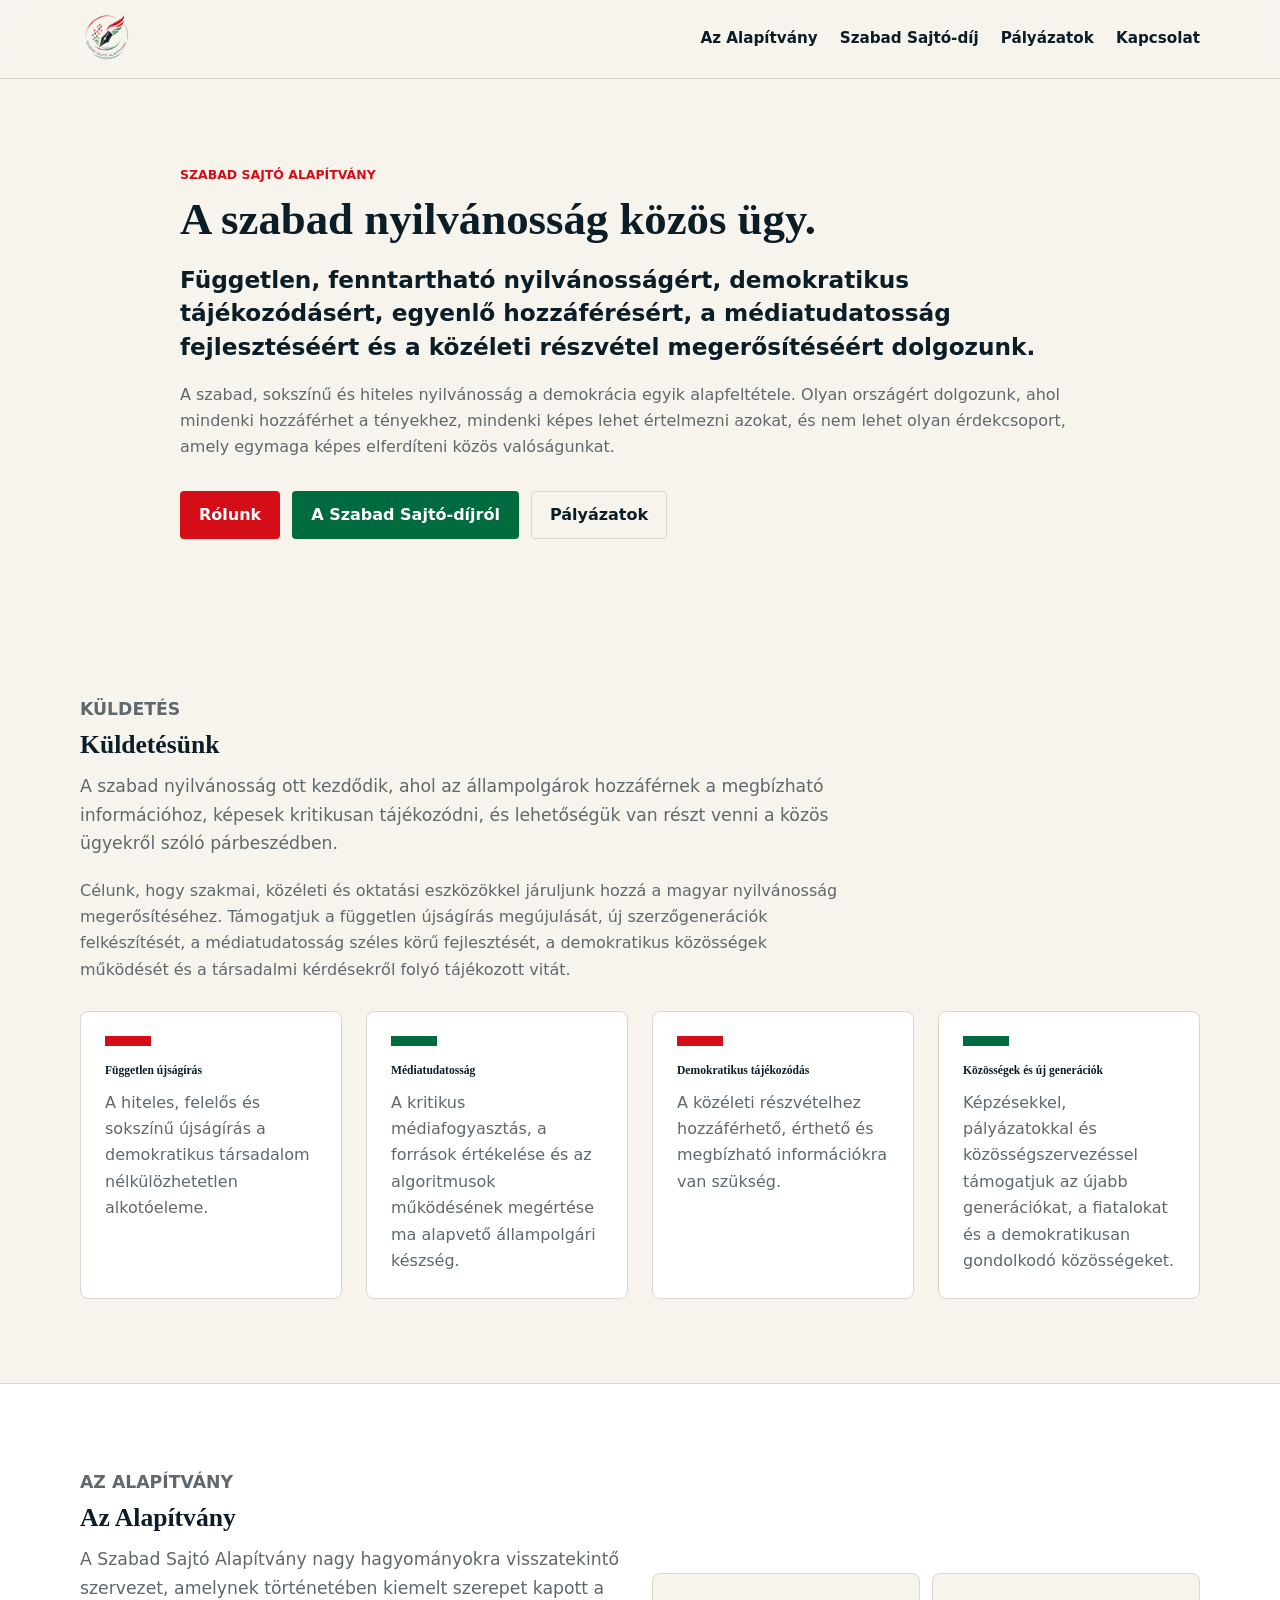
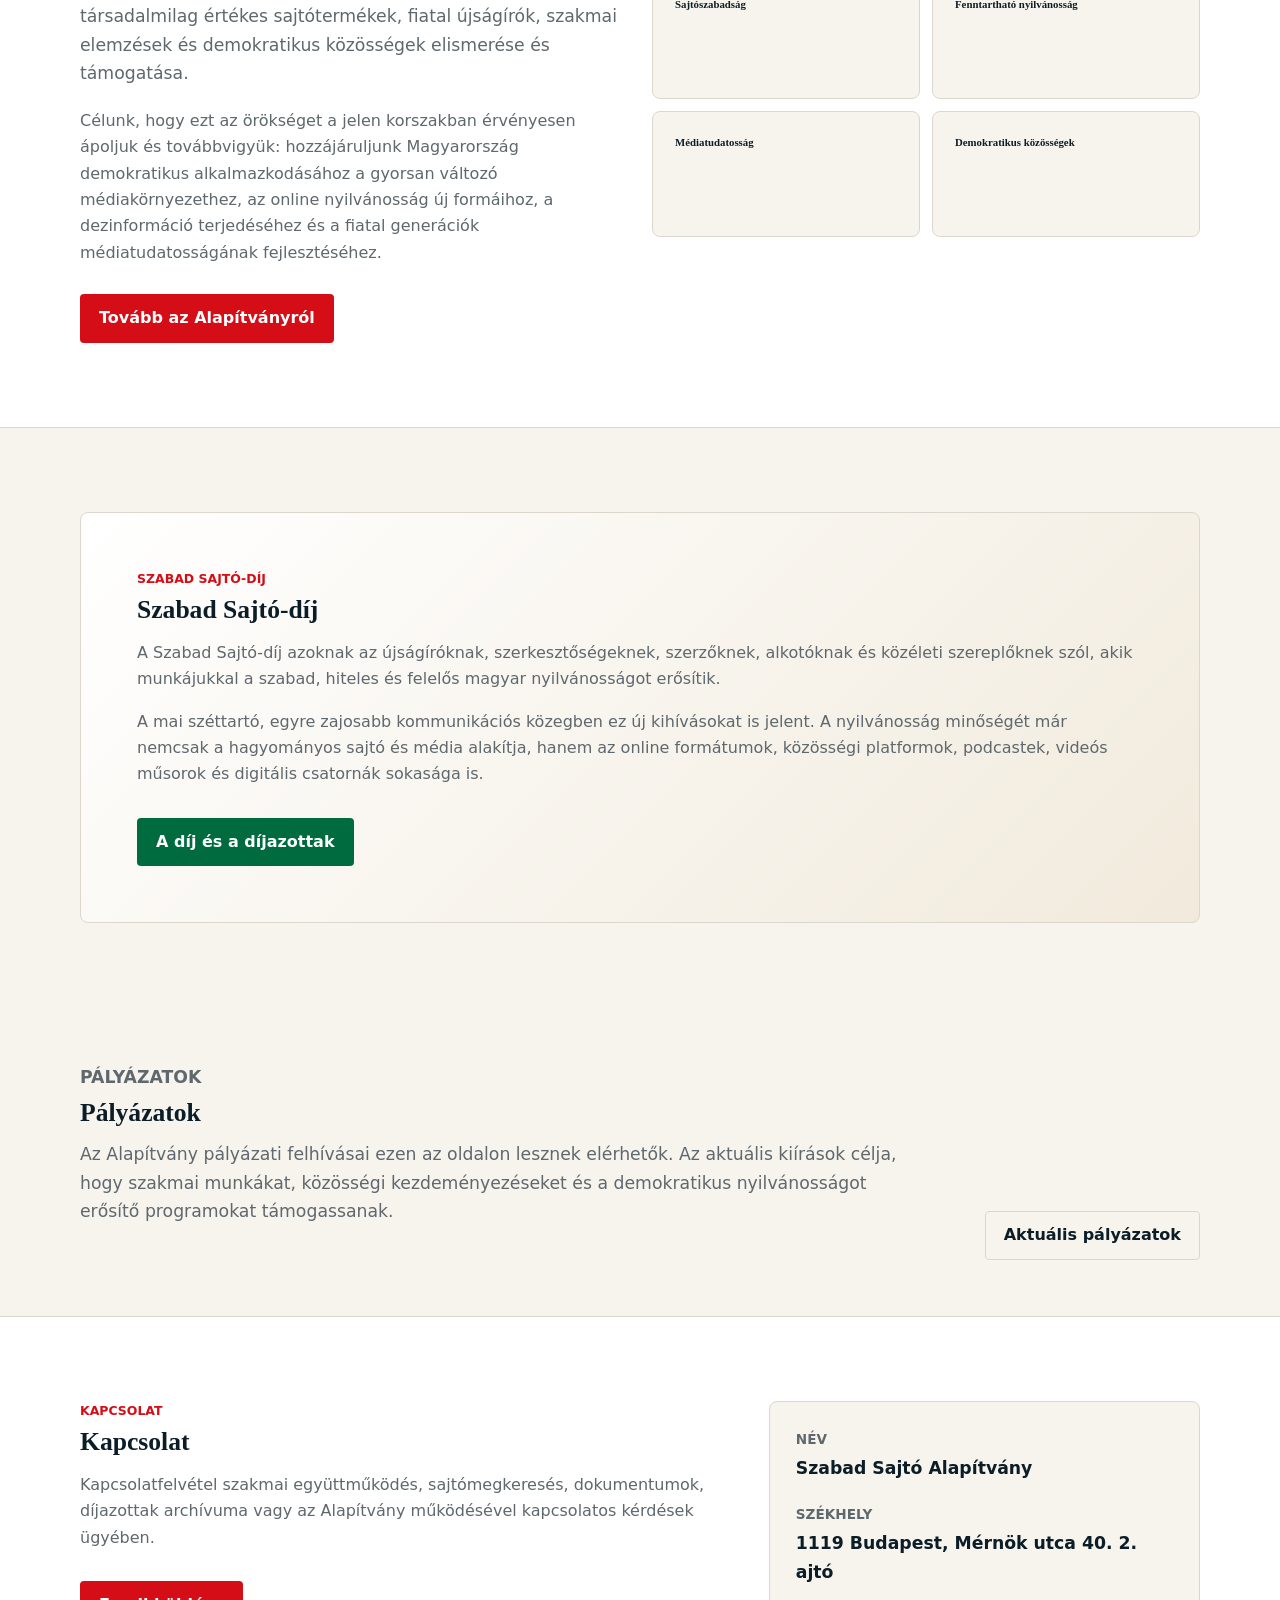
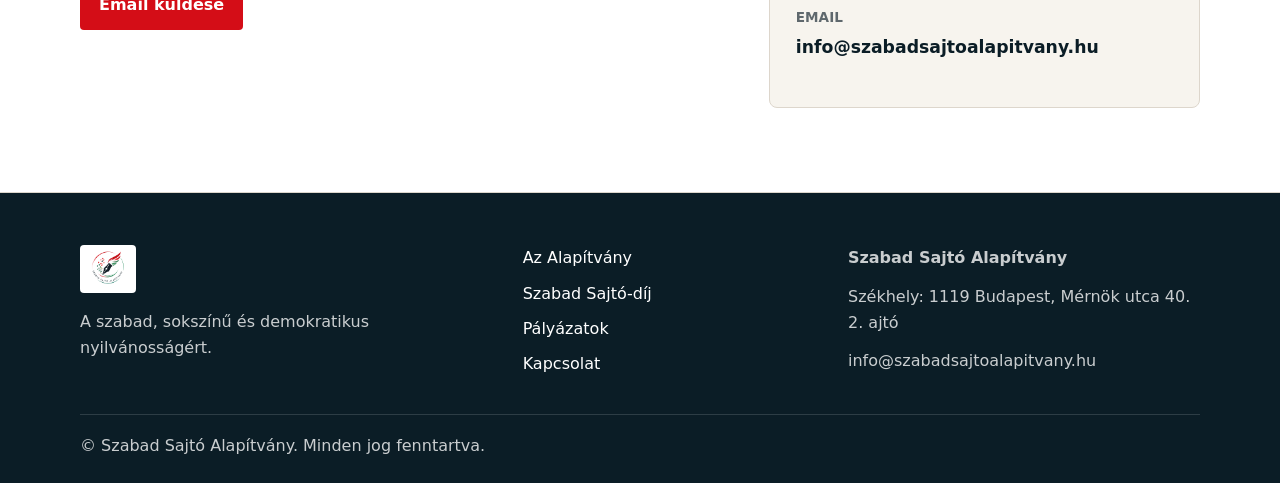
==== index.html @ 3560dcb8 "alap website verzio, 0710 reggel" ====
<!doctype html>
<html lang="hu">
  <head>
    <meta charset="UTF-8" />
    <meta name="viewport" content="width=device-width, initial-scale=1.0" />
    <title>Szabad Sajtó Alapítvány</title>
    <meta name="description" content="A Szabad Sajtó Alapítvány a független, fenntartható és demokratikus nyilvánosságért, a médiatudatosság fejlesztéséért és a közéleti részvétel megerősítéséért dolgozik." />
    <meta property="og:title" content="Szabad Sajtó Alapítvány" />
    <meta property="og:description" content="A Szabad Sajtó Alapítvány a független, fenntartható és demokratikus nyilvánosságért dolgozik." />
    <meta property="og:image" content="assets/images/szasalogo.png" />
    <link rel="stylesheet" href="assets/css/style.css" />
  </head>
  <body>
    <header class="site-header">
      <a class="brand" href="index.html" aria-label="Szabad Sajtó Alapítvány főoldal">
        <img src="assets/images/szasalogo.png" alt="Szabad Sajtó Alapítvány logó" />
      </a>
      <button class="nav-toggle" type="button" aria-expanded="false" aria-controls="site-nav">
        <span></span><span></span><span></span><span class="sr-only">Menü</span>
      </button>
      <nav id="site-nav" class="site-nav" aria-label="Fő navigáció">
        <a href="alapitvany.html">Az Alapítvány</a>
        <a href="szabad-sajto-dij.html">Szabad Sajtó-díj</a>
        <a href="palyazatok.html">Pályázatok</a>
        <a href="#kapcsolat">Kapcsolat</a>
      </nav>
    </header>

    <main>
      <section class="hero">
        <div class="container hero-grid">
          <div>
            <p class="eyebrow">Szabad Sajtó Alapítvány</p>
            <h1>A szabad nyilvánosság közös ügy.</h1>
            <p class="lead">Független, fenntartható nyilvánosságért, demokratikus tájékozódásért, egyenlő hozzáférésért, a médiatudatosság fejlesztéséért és a közéleti részvétel megerősítéséért dolgozunk.</p>
            <p class="muted">A szabad, sokszínű és hiteles nyilvánosság a demokrácia egyik alapfeltétele. Olyan országért dolgozunk, ahol mindenki hozzáférhet a tényekhez, mindenki képes lehet értelmezni azokat, és nem lehet olyan érdekcsoport, amely egymaga képes elferdíteni közös valóságunkat.</p>
            <div class="hero-actions">
              <a class="button button-primary" href="alapitvany.html">Rólunk</a>
              <a class="button button-secondary" href="szabad-sajto-dij.html">A Szabad Sajtó-díjról</a>
              <a class="button button-ghost" href="palyazatok.html">Pályázatok</a>
            </div>
          </div>
        </div>
      </section>

      <section class="page-section">
        <div class="container">
          <header class="section-header">
            <p class="eyebrow">Küldetés</p>
            <h2>Küldetésünk</h2>
            <p>A szabad nyilvánosság ott kezdődik, ahol az állampolgárok hozzáférnek a megbízható információhoz, képesek kritikusan tájékozódni, és lehetőségük van részt venni a közös ügyekről szóló párbeszédben.</p>
          </header>
          <p class="section-copy">Célunk, hogy szakmai, közéleti és oktatási eszközökkel járuljunk hozzá a magyar nyilvánosság megerősítéséhez. Támogatjuk a független újságírás megújulását, új szerzőgenerációk felkészítését, a médiatudatosság széles körű fejlesztését, a demokratikus közösségek működését és a társadalmi kérdésekről folyó tájékozott vitát.</p>
          <div class="grid four">
            <article class="card"><span class="mark mark-red"></span><h3>Független újságírás</h3><p>A hiteles, felelős és sokszínű újságírás a demokratikus társadalom nélkülözhetetlen alkotóeleme.</p></article>
            <article class="card"><span class="mark mark-green"></span><h3>Médiatudatosság</h3><p>A kritikus médiafogyasztás, a források értékelése és az algoritmusok működésének megértése ma alapvető állampolgári készség.</p></article>
            <article class="card"><span class="mark mark-red"></span><h3>Demokratikus tájékozódás</h3><p>A közéleti részvételhez hozzáférhető, érthető és megbízható információkra van szükség.</p></article>
            <article class="card"><span class="mark mark-green"></span><h3>Közösségek és új generációk</h3><p>Képzésekkel, pályázatokkal és közösségszervezéssel támogatjuk az újabb generációkat, a fiatalokat és a demokratikusan gondolkodó közösségeket.</p></article>
          </div>
        </div>
      </section>

      <section class="page-section band">
        <div class="container grid two">
          <div>
            <header class="section-header">
              <p class="eyebrow">Az Alapítvány</p>
              <h2>Az Alapítvány</h2>
              <p>A Szabad Sajtó Alapítvány nagy hagyományokra visszatekintő szervezet, amelynek történetében kiemelt szerepet kapott a társadalmilag értékes sajtótermékek, fiatal újságírók, szakmai elemzések és demokratikus közösségek elismerése és támogatása.</p>
            </header>
            <p class="section-copy">Célunk, hogy ezt az örökséget a jelen korszakban érvényesen ápoljuk és továbbvigyük: hozzájáruljunk Magyarország demokratikus alkalmazkodásához a gyorsan változó médiakörnyezethez, az online nyilvánosság új formáihoz, a dezinformáció terjedéséhez és a fiatal generációk médiatudatosságának fejlesztéséhez.</p>
            <a class="button button-primary" href="alapitvany.html">Tovább az Alapítványról</a>
          </div>
          <div class="value-grid">
            <div>Sajtószabadság</div>
            <div>Fenntartható nyilvánosság</div>
            <div>Médiatudatosság</div>
            <div>Demokratikus közösségek</div>
          </div>
        </div>
      </section>

      <section class="page-section">
        <div class="container award-box">
          <div>
            <p class="eyebrow">Szabad Sajtó-díj</p>
            <h2>Szabad Sajtó-díj</h2>
            <p class="muted">A Szabad Sajtó-díj azoknak az újságíróknak, szerkesztőségeknek, szerzőknek, alkotóknak és közéleti szereplőknek szól, akik munkájukkal a szabad, hiteles és felelős magyar nyilvánosságot erősítik.</p>
            <p class="muted">A mai széttartó, egyre zajosabb kommunikációs közegben ez új kihívásokat is jelent. A nyilvánosság minőségét már nemcsak a hagyományos sajtó és média alakítja, hanem az online formátumok, közösségi platformok, podcastek, videós műsorok és digitális csatornák sokasága is.</p>
            <div class="button-row"><a class="button button-secondary" href="szabad-sajto-dij.html">A díj és a díjazottak</a></div>
          </div>
        </div>
      </section>

      <section class="page-section tight">
        <div class="container grants-row">
          <header class="section-header">
            <p class="eyebrow">Pályázatok</p>
            <h2>Pályázatok</h2>
            <p>Az Alapítvány pályázati felhívásai ezen az oldalon lesznek elérhetők. Az aktuális kiírások célja, hogy szakmai munkákat, közösségi kezdeményezéseket és a demokratikus nyilvánosságot erősítő programokat támogassanak.</p>
          </header>
          <a class="button button-ghost" href="palyazatok.html">Aktuális pályázatok</a>
        </div>
      </section>

      <section id="kapcsolat" class="page-section contact">
        <div class="container contact-grid">
          <div>
            <p class="eyebrow">Kapcsolat</p>
            <h2>Kapcsolat</h2>
            <p class="muted">Kapcsolatfelvétel szakmai együttműködés, sajtómegkeresés, dokumentumok, díjazottak archívuma vagy az Alapítvány működésével kapcsolatos kérdések ügyében.</p>
            <div class="button-row"><a class="button button-primary" href="mailto:info@szabadsajtoalapitvany.hu">Email küldése</a></div>
          </div>
          <dl>
            <dt>Név</dt>
            <dd>Szabad Sajtó Alapítvány</dd>
            <dt>Székhely</dt>
            <dd>1119 Budapest, Mérnök utca 40. 2. ajtó</dd>
            <dt>Email</dt>
            <dd><a href="mailto:info@szabadsajtoalapitvany.hu">info@szabadsajtoalapitvany.hu</a></dd>
          </dl>
        </div>
      </section>
    </main>

    <footer class="site-footer">
      <div class="footer-inner">
        <div><img src="assets/images/szasalogo.png" alt="Szabad Sajtó Alapítvány logó" /><p>A szabad, sokszínű és demokratikus nyilvánosságért.</p></div>
        <nav aria-label="Lábléc navigáció"><a href="alapitvany.html">Az Alapítvány</a><a href="szabad-sajto-dij.html">Szabad Sajtó-díj</a><a href="palyazatok.html">Pályázatok</a><a href="#kapcsolat">Kapcsolat</a></nav>
        <address><strong>Szabad Sajtó Alapítvány</strong><span>Székhely: 1119 Budapest, Mérnök utca 40. 2. ajtó</span><a href="mailto:info@szabadsajtoalapitvany.hu">info@szabadsajtoalapitvany.hu</a></address>
      </div>
      <div class="copyright">© Szabad Sajtó Alapítvány. Minden jog fenntartva.</div>
    </footer>

    <script src="assets/js/main.js"></script>
  </body>
</html>
---- assets/css/style.css ----
:root {
  --color-paper: #f7f4ee;
  --color-white: #ffffff;
  --color-ink: #0b1d26;
  --color-muted: #5f686d;
  --color-line: #ddd6cc;
  --color-red: #d40d17;
  --color-red-dark: #a80812;
  --color-green: #006b3f;
  --color-green-dark: #004d31;
  --color-green-soft: #e4efe9;
  --color-gold-muted: #8c7a3f;
  --container: 1120px;
  --container-narrow: 760px;
  --shadow-soft: 0 18px 45px rgb(11 29 38 / 9%);
  --font-sans: system-ui, -apple-system, BlinkMacSystemFont, "Segoe UI", sans-serif;
  --font-serif: Georgia, "Times New Roman", serif;
}

* {
  box-sizing: border-box;
}

html {
  scroll-behavior: smooth;
}

body {
  margin: 0;
  background: var(--color-paper);
  color: var(--color-ink);
  font-family: var(--font-sans);
  font-size: 16px;
  line-height: 1.65;
}

body.modal-open {
  overflow: hidden;
}

a {
  color: inherit;
  text-decoration: none;
}

img {
  display: block;
  max-width: 100%;
}

button,
input,
select {
  font: inherit;
}

:focus-visible {
  outline: 3px solid rgb(212 13 23 / 45%);
  outline-offset: 3px;
}

.container {
  width: min(100% - 32px, var(--container));
  margin-inline: auto;
}

.container-narrow {
  width: min(100% - 32px, var(--container-narrow));
  margin-inline: auto;
}

.site-header {
  align-items: center;
  background: rgb(247 244 238 / 92%);
  border-bottom: 1px solid var(--color-line);
  display: flex;
  gap: 24px;
  justify-content: space-between;
  min-height: 76px;
  padding: 12px max(16px, calc((100vw - var(--container)) / 2));
  position: sticky;
  top: 0;
  z-index: 20;
  backdrop-filter: blur(12px);
}

.brand img {
  height: 54px;
  width: auto;
}

.site-nav {
  align-items: center;
  display: flex;
  gap: 22px;
}

.site-nav a {
  color: var(--color-ink);
  font-size: 0.95rem;
  font-weight: 800;
}

.site-nav a:hover {
  color: var(--color-red);
}

.nav-toggle {
  align-items: center;
  background: var(--color-white);
  border: 1px solid var(--color-line);
  border-radius: 4px;
  display: none;
  height: 42px;
  justify-content: center;
  padding: 0;
  position: relative;
  width: 44px;
}

.nav-toggle span:not(.sr-only) {
  background: var(--color-ink);
  display: block;
  height: 2px;
  position: absolute;
  width: 20px;
}

.nav-toggle span:nth-child(1) {
  transform: translateY(-7px);
}

.nav-toggle span:nth-child(3) {
  transform: translateY(7px);
}

.sr-only {
  height: 1px;
  overflow: hidden;
  position: absolute;
  width: 1px;
}

.hero {
  overflow: hidden;
  padding: 86px 0 72px;
}

.hero-grid {
  max-width: 920px;
}

.eyebrow {
  color: var(--color-red);
  font-size: 0.78rem;
  font-weight: 800;
  letter-spacing: 0;
  margin: 0;
  text-transform: uppercase;
}

h1,
h2,
h3 {
  font-family: var(--font-serif);
}

h2 {
  font-size: 1rem;
  line-height: 1.12;
}

h3 {
  font-size: 0.9rem;
  line-height: 1.2;
}

h1 {
  font-size: clamp(1.5rem, 3.5vw, 3.35rem);
  line-height: 0.96;
  margin: 12px 0 22px;
}

.subhero {
  border-bottom: 1px solid var(--color-line);
  padding: 82px 0 64px;
}

.subhero h1 {
  font-size: clamp(1.5rem, 3.5vw, 3rem);
  line-height: 0.98;
  margin: 8px 0 18px;
}

.subhero p:not(.eyebrow) {
  color: var(--color-muted);
  font-size: 1.18rem;
  margin: 0;
}

.lead {
  color: var(--color-ink);
  font-size: clamp(1.15rem, 2vw, 1.45rem);
  font-weight: 700;
  line-height: 1.45;
  margin: 0 0 18px;
}

.muted {
  color: var(--color-muted);
}

.hero-actions,
.button-row {
  display: flex;
  flex-wrap: wrap;
  gap: 12px;
  margin-top: 30px;
}

.button {
  align-items: center;
  border: 1px solid transparent;
  border-radius: 4px;
  display: inline-flex;
  font-weight: 800;
  justify-content: center;
  min-height: 44px;
  padding: 10px 18px;
  transition:
    background 180ms ease,
    border-color 180ms ease,
    color 180ms ease,
    transform 180ms ease;
}

.button:hover {
  transform: translateY(-1px);
}

.button-primary {
  background: var(--color-red);
  color: var(--color-white);
}

.button-primary:hover {
  background: var(--color-red-dark);
}

.button-secondary {
  background: var(--color-green);
  color: var(--color-white);
}

.button-secondary:hover {
  background: var(--color-green-dark);
}

.button-ghost {
  border-color: var(--color-line);
  color: var(--color-ink);
}

.button-ghost:hover {
  border-color: var(--color-green);
  color: var(--color-green-dark);
}

.page-section {
  padding: 84px 0;
}

.page-section.tight {
  padding: 56px 0;
}

.section-header {
  max-width: 820px;
  margin-bottom: 34px;
}

.section-header h2,
.contact h2,
.grants-placeholder h2 {
  font-size: clamp(1rem, 2vw, 1.8rem);
  line-height: 1.04;
  margin: 8px 0 14px;
}

.section-header p {
  color: var(--color-muted);
  font-size: 1.08rem;
  margin: 0;
}

.section-copy {
  color: var(--color-muted);
  max-width: var(--container-narrow);
  margin: -14px 0 28px;
}

.grid {
  display: grid;
  gap: 24px;
}

.grid.two {
  grid-template-columns: repeat(2, minmax(0, 1fr));
}

.grid.three {
  grid-template-columns: repeat(3, minmax(0, 1fr));
}

.grid.four {
  grid-template-columns: repeat(4, minmax(0, 1fr));
}

.card {
  background: var(--color-white);
  border: 1px solid var(--color-line);
  border-radius: 8px;
  padding: 24px;
  transition:
    border-color 180ms ease,
    box-shadow 180ms ease,
    transform 180ms ease;
}

.card:hover {
  border-color: rgb(0 107 63 / 35%);
  box-shadow: var(--shadow-soft);
  transform: translateY(-2px);
}

.card h3 {
  font-size: 0.725rem;
  line-height: 1.15;
  margin: 0 0 12px;
}

.card p {
  color: var(--color-muted);
  margin: 0;
}

.mark {
  display: block;
  height: 10px;
  margin-bottom: 18px;
  width: 46px;
}

.mark-red {
  background: var(--color-red);
}

.mark-green {
  background: var(--color-green);
}

.band,
.contact,
.documents,
.laureates,
.award-history,
.goals {
  background: var(--color-white);
  border-block: 1px solid var(--color-line);
}

.value-grid {
  align-self: center;
  display: grid;
  gap: 12px;
  grid-template-columns: repeat(2, minmax(0, 1fr));
}

.value-grid div {
  background: var(--color-paper);
  border: 1px solid var(--color-line);
  border-radius: 8px;
  font-family: var(--font-serif);
  font-size: 0.675rem;
  font-weight: 700;
  min-height: 126px;
  padding: 22px;
}

.award-box {
  align-items: center;
  background: linear-gradient(135deg, #fff 0%, #f1eadc 100%);
  border: 1px solid var(--color-line);
  border-radius: 8px;
  display: grid;
  gap: 28px;
  grid-template-columns: 1fr;
  padding: clamp(28px, 5vw, 56px);
}

.award-box h2 {
  font-size: clamp(1rem, 2vw, 2rem);
  line-height: 1.04;
  margin: 8px 0 16px;
}

.award-note {
  border: 1px solid rgb(140 122 63 / 35%);
  border-radius: 8px;
  color: var(--color-gold-muted);
  display: grid;
  font-family: var(--font-serif);
  font-size: clamp(1rem, 2vw, 2.25rem);
  font-weight: 800;
  line-height: 1;
  min-height: 210px;
  place-items: center;
  text-align: center;
}

.grants-row,
.contact-grid {
  display: grid;
  gap: 42px;
  grid-template-columns: 1.2fr 0.8fr;
}

.grants-row {
  align-items: end;
  grid-template-columns: 1fr auto;
}

.contact dl {
  background: var(--color-paper);
  border: 1px solid var(--color-line);
  border-radius: 8px;
  margin: 0;
  padding: 26px;
}

.contact dt {
  color: var(--color-muted);
  font-size: 0.85rem;
  font-weight: 800;
  text-transform: uppercase;
}

.contact dd {
  font-size: 1.08rem;
  font-weight: 700;
  margin: 4px 0 20px;
}

.prose {
  max-width: var(--container-narrow);
}

.prose p {
  margin: 0 0 18px;
}

.goals .card + .card {
  margin-top: 12px;
}

.member-card {
  background: var(--color-white);
  border: 1px solid var(--color-line);
  border-radius: 8px;
  color: var(--color-ink);
  cursor: pointer;
  display: grid;
  min-height: 280px;
  padding: 24px;
  text-align: left;
  transition:
    border-color 180ms ease,
    box-shadow 180ms ease,
    transform 180ms ease;
  width: 100%;
}

.member-card:hover {
  border-color: rgb(212 13 23 / 35%);
  box-shadow: var(--shadow-soft);
  transform: translateY(-2px);
}

.avatar {
  align-items: center;
  align-self: start;
  background: var(--color-green-soft);
  border: 1px solid rgb(0 107 63 / 20%);
  border-radius: 50%;
  color: var(--color-green-dark);
  display: inline-flex;
  font-family: var(--font-serif);
  font-size: 1.7rem;
  font-weight: 800;
  height: 82px;
  justify-content: center;
  margin-bottom: 24px;
  width: 82px;
}

.member-name {
  font-family: var(--font-serif);
  font-size: 0.775rem;
  font-weight: 800;
  line-height: 1.15;
}

.member-role {
  color: var(--color-red);
  font-weight: 800;
  margin: 6px 0 14px;
}

.member-bio {
  color: var(--color-muted);
}

.modal[hidden] {
  display: none;
}

.modal {
  align-items: center;
  background: rgb(11 29 38 / 58%);
  display: flex;
  inset: 0;
  justify-content: center;
  padding: 20px;
  position: fixed;
  z-index: 50;
}

.modal-panel {
  background: var(--color-white);
  border-radius: 8px;
  box-shadow: 0 25px 90px rgb(0 0 0 / 24%);
  max-width: 620px;
  padding: clamp(26px, 5vw, 44px);
  position: relative;
  width: 100%;
}

.modal-panel h3 {
  font-size: clamp(1rem, 2vw, 1.5rem);
  line-height: 1.05;
  margin: 8px 0 16px;
}

.modal-close {
  align-items: center;
  background: var(--color-paper);
  border: 1px solid var(--color-line);
  border-radius: 50%;
  color: var(--color-ink);
  cursor: pointer;
  display: inline-flex;
  font-size: 1.7rem;
  height: 42px;
  justify-content: center;
  line-height: 1;
  position: absolute;
  right: 16px;
  top: 16px;
  width: 42px;
}

.history-grid {
  align-items: center;
  display: grid;
  gap: 26px;
  grid-template-columns: 0.8fr 1.2fr;
}

.history-years {
  color: var(--color-gold-muted);
  font-family: var(--font-serif);
  font-size: clamp(1.5rem, 4vw, 3.5rem);
  font-weight: 800;
  line-height: 0.95;
}

.history-grid p {
  font-size: clamp(0.625rem, 1vw, 0.85rem);
  font-weight: 700;
  line-height: 1.35;
  margin: 0;
}

.filters {
  display: grid;
  gap: 14px;
  grid-template-columns: minmax(220px, 1fr) minmax(150px, 220px);
  margin-bottom: 24px;
}

.filters label {
  color: var(--color-muted);
  display: grid;
  font-size: 0.9rem;
  font-weight: 800;
  gap: 7px;
}

.filters input,
.filters select {
  background: var(--color-paper);
  border: 1px solid var(--color-line);
  border-radius: 4px;
  color: var(--color-ink);
  min-height: 46px;
  padding: 10px 12px;
}

.year-grid {
  display: grid;
  gap: 18px;
  grid-template-columns: repeat(3, minmax(0, 1fr));
}

.year-card {
  background: var(--color-white);
  border: 1px solid var(--color-line);
  border-radius: 8px;
  padding: 22px;
}

.year-card h3 {
  color: var(--color-red);
  font-size: 1rem;
  margin: 0 0 14px;
}

.year-card ul {
  display: grid;
  gap: 10px;
  list-style: none;
  margin: 0;
  padding: 0;
}

.year-card li {
  border-top: 1px solid var(--color-line);
  display: grid;
  gap: 2px;
  padding-top: 10px;
}

.year-card small {
  color: var(--color-muted);
}

.empty {
  background: var(--color-paper);
  border: 1px solid var(--color-line);
  border-radius: 8px;
  padding: 18px;
}

.grants-placeholder {
  min-height: 56vh;
}

.grants-placeholder h1 {
  font-size: clamp(1.2rem, 2.5vw, 2.4rem);
  line-height: 1;
  margin: 8px 0 20px;
}

.site-footer {
  background: var(--color-ink);
  color: var(--color-white);
  padding: 52px max(16px, calc((100vw - var(--container)) / 2)) 24px;
}

.footer-inner {
  display: grid;
  gap: 32px;
  grid-template-columns: 1.4fr 1fr 1.2fr;
}

.site-footer img {
  background: var(--color-white);
  border-radius: 4px;
  height: 48px;
  margin-bottom: 16px;
  padding: 4px 8px;
  width: auto;
}

.site-footer p,
.site-footer address,
.copyright {
  color: rgb(255 255 255 / 78%);
}

.site-footer nav,
.site-footer address {
  display: grid;
  font-style: normal;
  gap: 9px;
}

.site-footer a:hover {
  color: var(--color-green-soft);
}

.copyright {
  border-top: 1px solid rgb(255 255 255 / 14%);
  margin-top: 36px;
  padding-top: 18px;
}

@media (max-width: 1024px) {
  .grid.four {
    grid-template-columns: repeat(2, minmax(0, 1fr));
  }
}

@media (max-width: 900px) {
  .page-section {
    padding: 64px 0;
  }

  .hero {
    padding-top: 58px;
  }

  .grid.two,
  .grid.three,
  .award-box,
  .history-grid,
  .contact-grid {
    grid-template-columns: 1fr;
  }

  .year-grid {
    grid-template-columns: repeat(2, minmax(0, 1fr));
  }
}

@media (max-width: 760px) {
  .site-header {
    min-height: 68px;
  }

  .brand img {
    height: 42px;
  }

  .nav-toggle {
    display: inline-flex;
  }

  .site-nav {
    background: var(--color-white);
    border-bottom: 1px solid var(--color-line);
    box-shadow: var(--shadow-soft);
    display: none;
    flex-direction: column;
    gap: 0;
    left: 0;
    padding: 10px 16px 18px;
    position: absolute;
    right: 0;
    top: 68px;
  }

  .site-nav.is-open {
    display: flex;
  }

  .site-nav a {
    border-bottom: 1px solid var(--color-line);
    padding: 14px 0;
    width: 100%;
  }

  .grants-row,
  .footer-inner {
    align-items: start;
    grid-template-columns: 1fr;
  }
}

@media (max-width: 640px) {
  body {
    font-size: 15px;
  }

  .page-section {
    padding: 48px 0;
  }

  .grid.four,
  .value-grid,
  .filters,
  .year-grid {
    grid-template-columns: 1fr;
  }
}
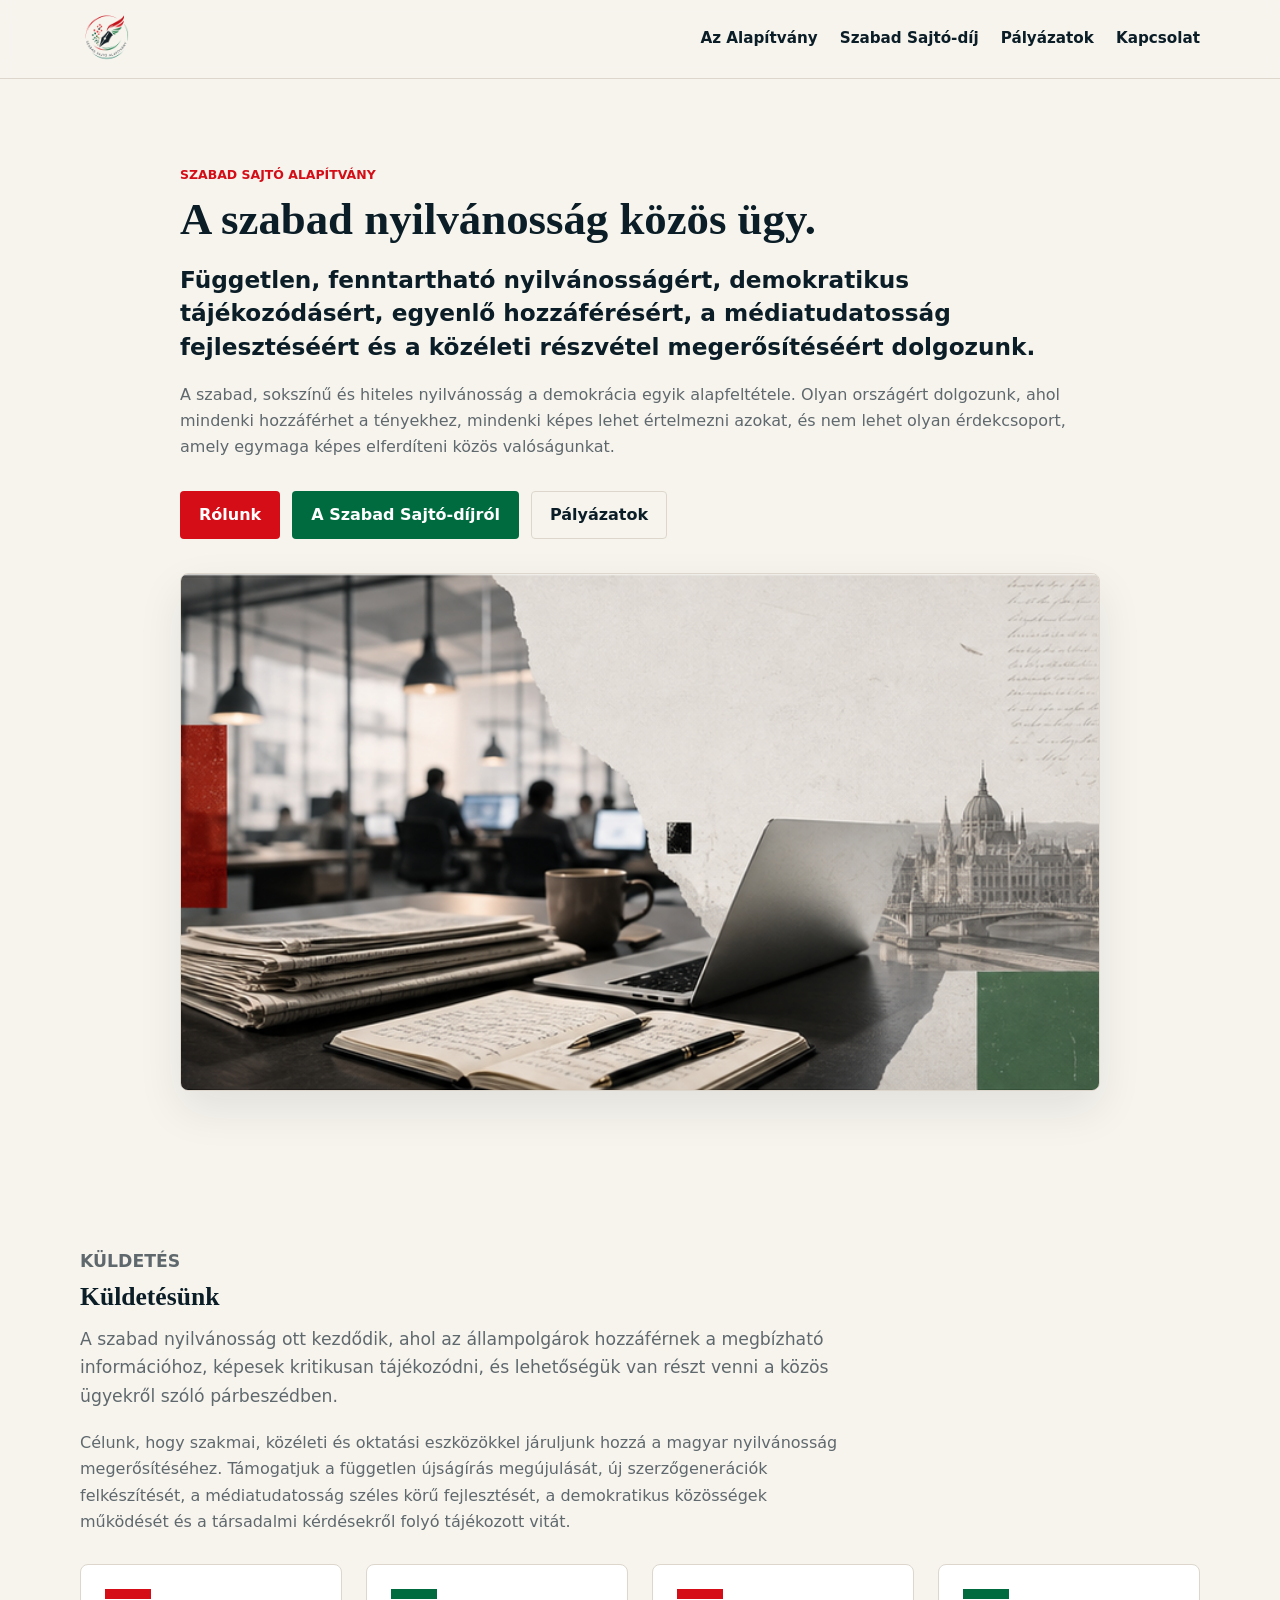
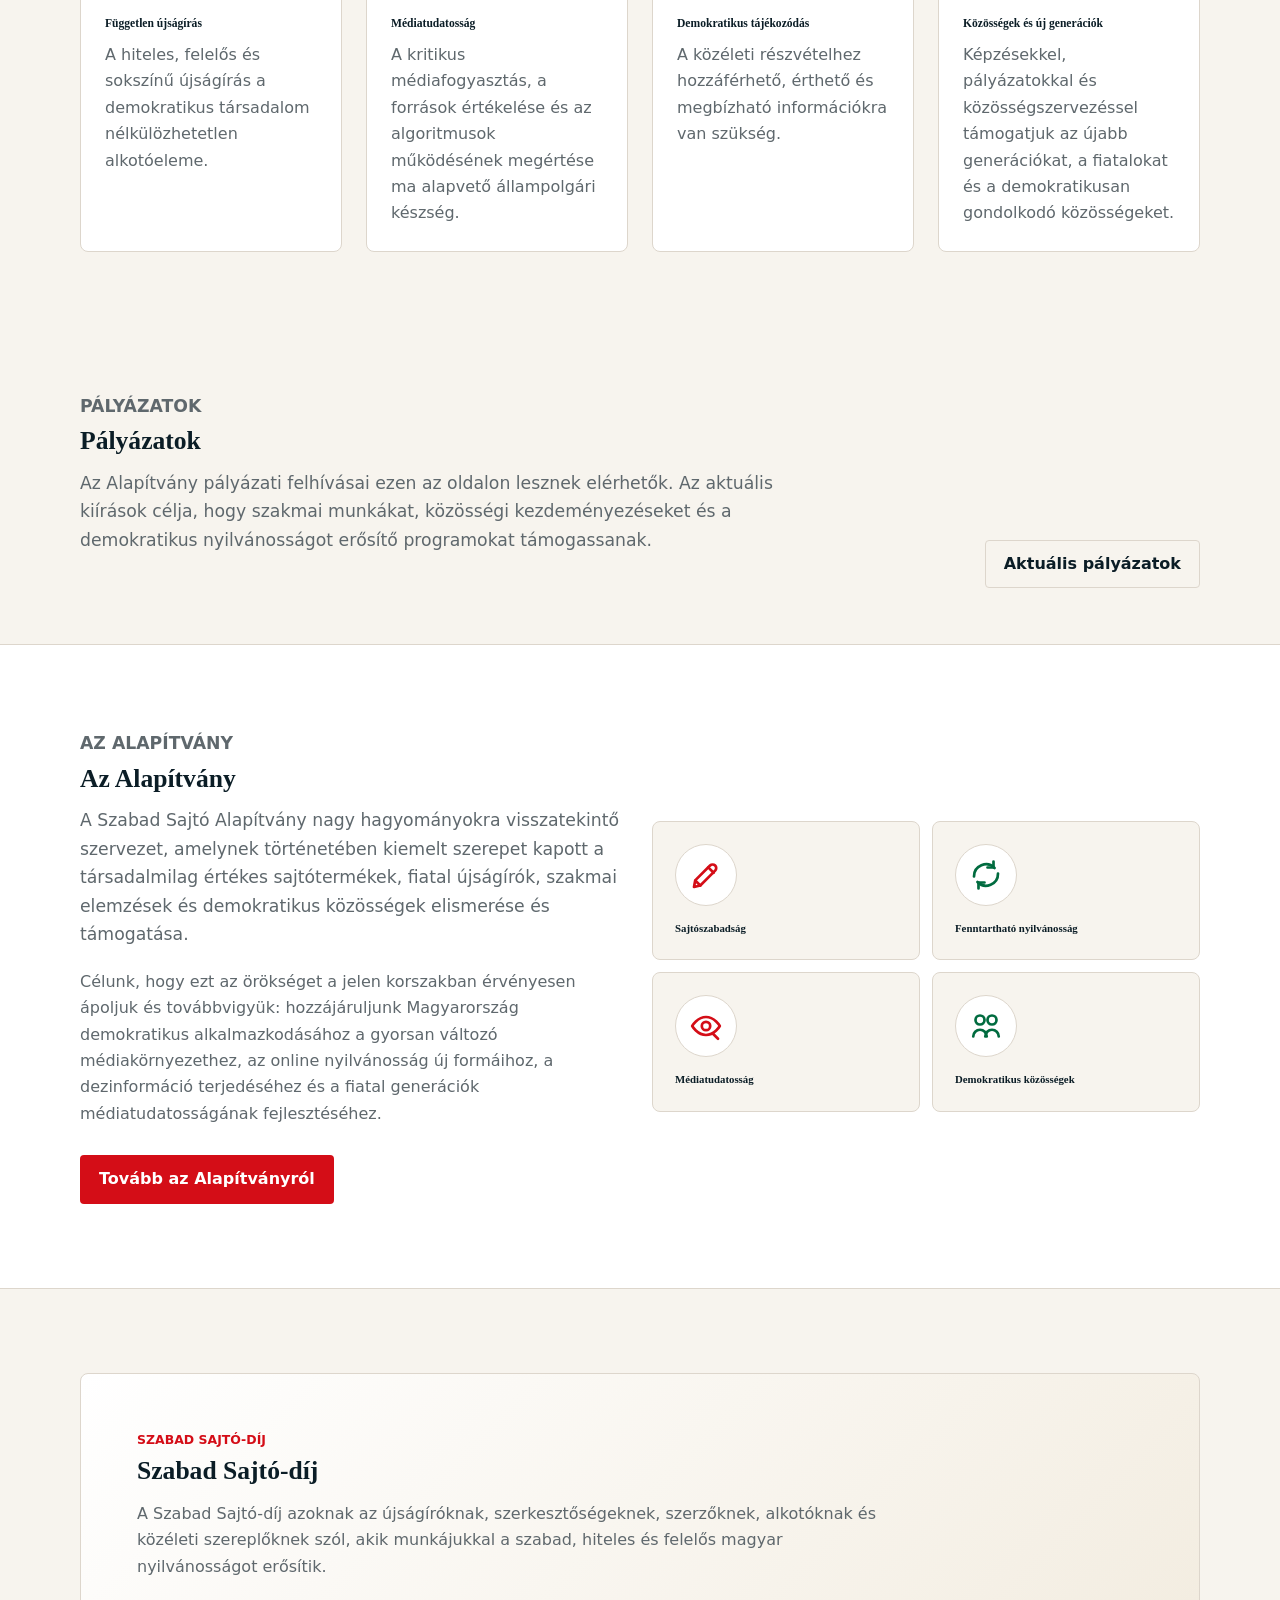
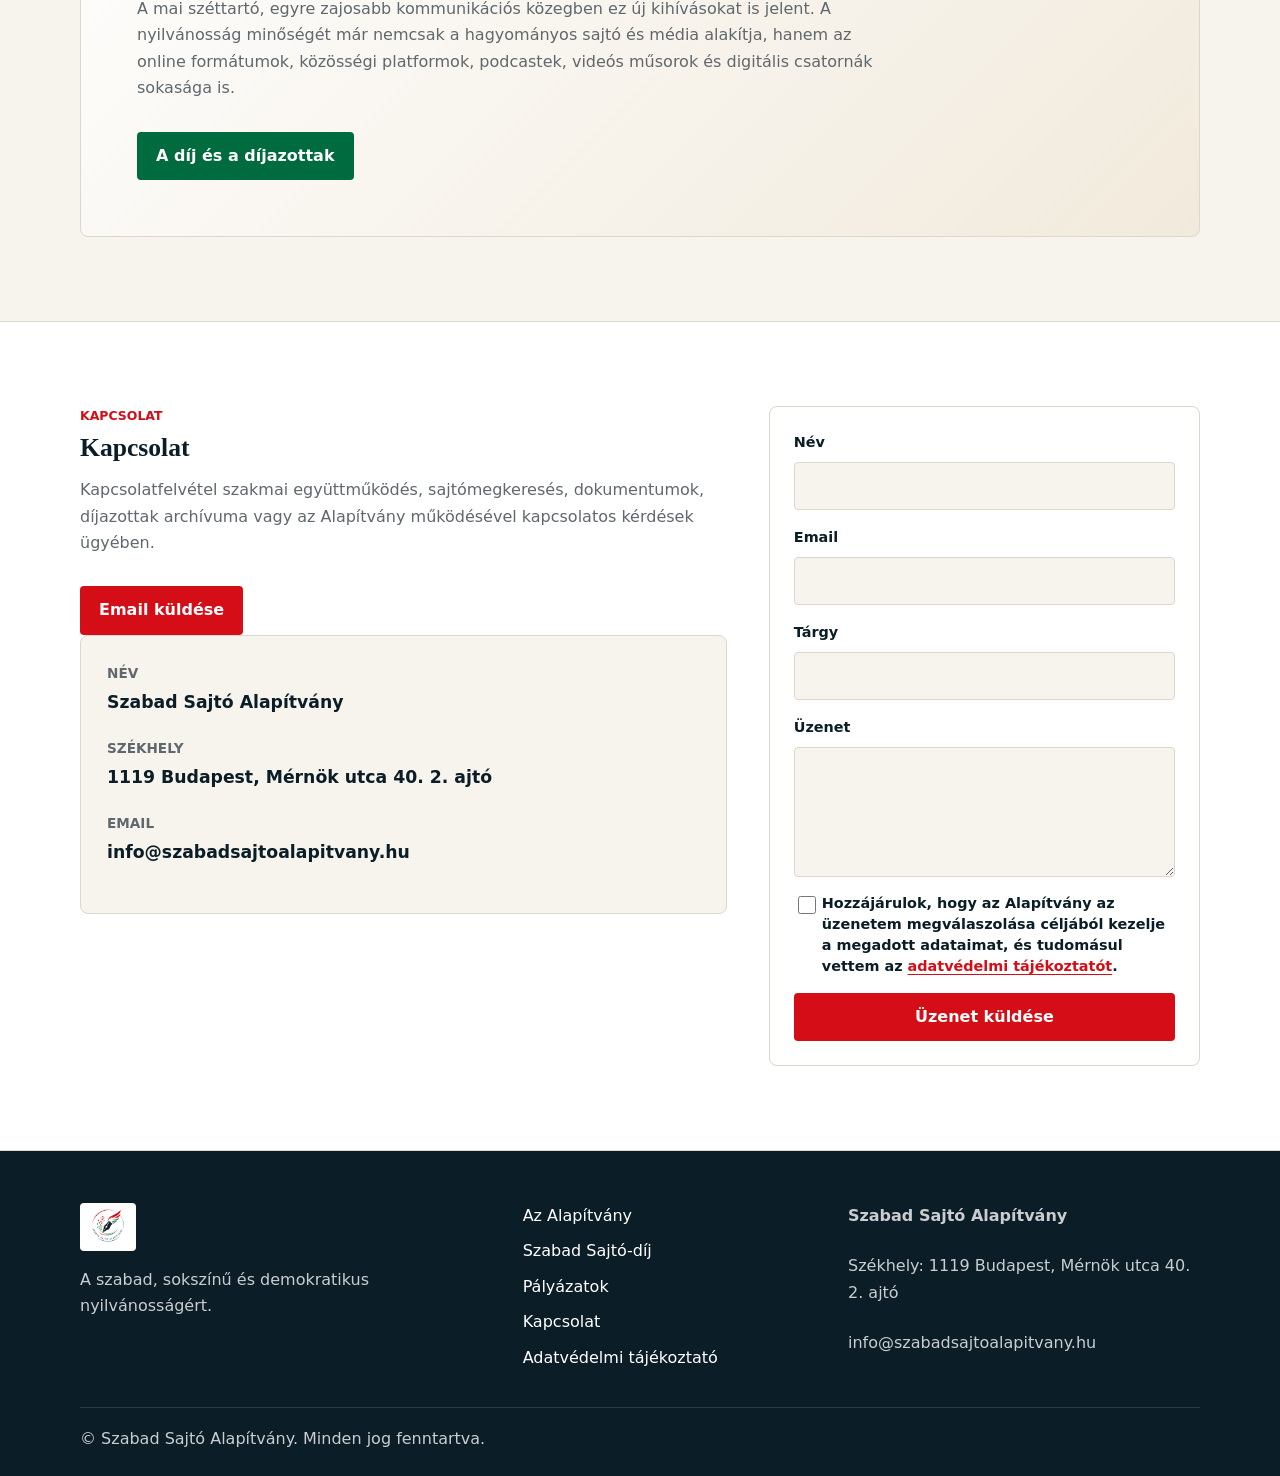
==== commit f7e64738: "Publish website version 1.1" ====
--- a/index.html
+++ b/index.html
@@ -7,7 +7,9 @@
     <meta name="description" content="A Szabad Sajtó Alapítvány a független, fenntartható és demokratikus nyilvánosságért, a médiatudatosság fejlesztéséért és a közéleti részvétel megerősítéséért dolgozik." />
     <meta property="og:title" content="Szabad Sajtó Alapítvány" />
     <meta property="og:description" content="A Szabad Sajtó Alapítvány a független, fenntartható és demokratikus nyilvánosságért dolgozik." />
-    <meta property="og:image" content="assets/images/szasalogo.png" />
+    <meta property="og:image" content="assets/images/photo-home-editorial.png" />
+    <meta property="og:type" content="website" />
+    <meta name="twitter:card" content="summary_large_image" />
     <link rel="stylesheet" href="assets/css/style.css" />
   </head>
   <body>
@@ -39,6 +41,9 @@
               <a class="button button-secondary" href="szabad-sajto-dij.html">A Szabad Sajtó-díjról</a>
               <a class="button button-ghost" href="palyazatok.html">Pályázatok</a>
             </div>
+            <figure class="home-hero-photo">
+              <img src="assets/images/photo-home-editorial.png" alt="Szerkesztőségi hangulatú asztal újságokkal, jegyzetfüzettel és laptoppal" />
+            </figure>
           </div>
         </div>
       </section>
@@ -60,6 +65,17 @@
         </div>
       </section>
 
+      <section class="page-section tight">
+        <div class="container grants-row">
+          <header class="section-header">
+            <p class="eyebrow">Pályázatok</p>
+            <h2>Pályázatok</h2>
+            <p>Az Alapítvány pályázati felhívásai ezen az oldalon lesznek elérhetők. Az aktuális kiírások célja, hogy szakmai munkákat, közösségi kezdeményezéseket és a demokratikus nyilvánosságot erősítő programokat támogassanak.</p>
+          </header>
+          <a class="button button-ghost" href="palyazatok.html">Aktuális pályázatok</a>
+        </div>
+      </section>
+
       <section class="page-section band">
         <div class="container grid two">
           <div>
@@ -72,10 +88,30 @@
             <a class="button button-primary" href="alapitvany.html">Tovább az Alapítványról</a>
           </div>
           <div class="value-grid">
-            <div>Sajtószabadság</div>
-            <div>Fenntartható nyilvánosság</div>
-            <div>Médiatudatosság</div>
-            <div>Demokratikus közösségek</div>
+            <div>
+              <span class="value-icon" aria-hidden="true">
+                <svg viewBox="0 0 24 24" focusable="false"><path d="M4 20l4.2-1 9.9-9.9a2.4 2.4 0 0 0-3.4-3.4L4.8 15.6 4 20z" /><path d="M13.5 6.9l3.6 3.6" /><path d="M8.2 19 5 15.8" /></svg>
+              </span>
+              <span>Sajtószabadság</span>
+            </div>
+            <div>
+              <span class="value-icon" aria-hidden="true">
+                <svg viewBox="0 0 24 24" focusable="false"><path d="M4 13a8 8 0 0 1 13.7-5.7" /><path d="M20 11a8 8 0 0 1-13.7 5.7" /><path d="M17 3v4h-4" /><path d="M7 21v-4h4" /></svg>
+              </span>
+              <span>Fenntartható nyilvánosság</span>
+            </div>
+            <div>
+              <span class="value-icon" aria-hidden="true">
+                <svg viewBox="0 0 24 24" focusable="false"><path d="M2.8 12s3.4-6 9.2-6 9.2 6 9.2 6-3.4 6-9.2 6-9.2-6-9.2-6z" /><circle cx="12" cy="12" r="2.8" /><path d="M16.8 17.3 20 20.5" /></svg>
+              </span>
+              <span>Médiatudatosság</span>
+            </div>
+            <div>
+              <span class="value-icon" aria-hidden="true">
+                <svg viewBox="0 0 24 24" focusable="false"><path d="M8 11a3 3 0 1 0 0-6 3 3 0 0 0 0 6z" /><path d="M16 11a3 3 0 1 0 0-6 3 3 0 0 0 0 6z" /><path d="M3.5 19a4.5 4.5 0 0 1 9 0" /><path d="M11.5 19a4.5 4.5 0 0 1 9 0" /></svg>
+              </span>
+              <span>Demokratikus közösségek</span>
+            </div>
           </div>
         </div>
       </section>
@@ -92,17 +128,6 @@
         </div>
       </section>
 
-      <section class="page-section tight">
-        <div class="container grants-row">
-          <header class="section-header">
-            <p class="eyebrow">Pályázatok</p>
-            <h2>Pályázatok</h2>
-            <p>Az Alapítvány pályázati felhívásai ezen az oldalon lesznek elérhetők. Az aktuális kiírások célja, hogy szakmai munkákat, közösségi kezdeményezéseket és a demokratikus nyilvánosságot erősítő programokat támogassanak.</p>
-          </header>
-          <a class="button button-ghost" href="palyazatok.html">Aktuális pályázatok</a>
-        </div>
-      </section>
-
       <section id="kapcsolat" class="page-section contact">
         <div class="container contact-grid">
           <div>
@@ -110,15 +135,39 @@
             <h2>Kapcsolat</h2>
             <p class="muted">Kapcsolatfelvétel szakmai együttműködés, sajtómegkeresés, dokumentumok, díjazottak archívuma vagy az Alapítvány működésével kapcsolatos kérdések ügyében.</p>
             <div class="button-row"><a class="button button-primary" href="mailto:info@szabadsajtoalapitvany.hu">Email küldése</a></div>
+            <dl class="contact-details">
+              <dt>Név</dt>
+              <dd>Szabad Sajtó Alapítvány</dd>
+              <dt>Székhely</dt>
+              <dd>1119 Budapest, Mérnök utca 40. 2. ajtó</dd>
+              <dt>Email</dt>
+              <dd><a href="mailto:info@szabadsajtoalapitvany.hu">info@szabadsajtoalapitvany.hu</a></dd>
+            </dl>
           </div>
-          <dl>
-            <dt>Név</dt>
-            <dd>Szabad Sajtó Alapítvány</dd>
-            <dt>Székhely</dt>
-            <dd>1119 Budapest, Mérnök utca 40. 2. ajtó</dd>
-            <dt>Email</dt>
-            <dd><a href="mailto:info@szabadsajtoalapitvany.hu">info@szabadsajtoalapitvany.hu</a></dd>
-          </dl>
+          <form class="site-form" action="https://formspree.io/f/mvzegaaa" method="POST">
+            <input type="hidden" name="_subject" value="Kapcsolati üzenet - Szabad Sajtó Alapítvány" />
+            <label>
+              <span>Név</span>
+              <input type="text" name="nev" autocomplete="name" required />
+            </label>
+            <label>
+              <span>Email</span>
+              <input type="email" name="email" autocomplete="email" required />
+            </label>
+            <label>
+              <span>Tárgy</span>
+              <input type="text" name="targy" required />
+            </label>
+            <label>
+              <span>Üzenet</span>
+              <textarea name="uzenet" rows="6" required></textarea>
+            </label>
+            <label class="checkbox-field">
+              <input type="checkbox" name="adatkezeles_elfogadva" value="igen" required />
+              <span>Hozzájárulok, hogy az Alapítvány az üzenetem megválaszolása céljából kezelje a megadott adataimat, és tudomásul vettem az <a href="adatvedelmi-tajekoztato.html">adatvédelmi tájékoztatót</a>.</span>
+            </label>
+            <button class="button button-primary" type="submit">Üzenet küldése</button>
+          </form>
         </div>
       </section>
     </main>
@@ -126,7 +175,7 @@
     <footer class="site-footer">
       <div class="footer-inner">
         <div><img src="assets/images/szasalogo.png" alt="Szabad Sajtó Alapítvány logó" /><p>A szabad, sokszínű és demokratikus nyilvánosságért.</p></div>
-        <nav aria-label="Lábléc navigáció"><a href="alapitvany.html">Az Alapítvány</a><a href="szabad-sajto-dij.html">Szabad Sajtó-díj</a><a href="palyazatok.html">Pályázatok</a><a href="#kapcsolat">Kapcsolat</a></nav>
+        <nav aria-label="Lábléc navigáció"><a href="alapitvany.html">Az Alapítvány</a><a href="szabad-sajto-dij.html">Szabad Sajtó-díj</a><a href="palyazatok.html">Pályázatok</a><a href="#kapcsolat">Kapcsolat</a><a href="adatvedelmi-tajekoztato.html">Adatvédelmi tájékoztató</a></nav>
         <address><strong>Szabad Sajtó Alapítvány</strong><span>Székhely: 1119 Budapest, Mérnök utca 40. 2. ajtó</span><a href="mailto:info@szabadsajtoalapitvany.hu">info@szabadsajtoalapitvany.hu</a></address>
       </div>
       <div class="copyright">© Szabad Sajtó Alapítvány. Minden jog fenntartva.</div>
--- a/assets/css/style.css
+++ b/assets/css/style.css
@@ -218,6 +218,30 @@
   margin-top: 30px;
 }
 
+.home-hero-photo,
+.page-hero-photo {
+  border: 1px solid var(--color-line);
+  border-radius: 8px;
+  margin: 34px 0 0;
+  overflow: hidden;
+}
+
+.home-hero-photo img,
+.page-hero-photo img {
+  aspect-ratio: 16 / 9;
+  height: 100%;
+  object-fit: cover;
+  width: 100%;
+}
+
+.home-hero-photo {
+  box-shadow: var(--shadow-soft);
+}
+
+.page-hero-photo {
+  max-width: 820px;
+}
+
 .button {
   align-items: center;
   border: 1px solid transparent;
@@ -275,7 +299,7 @@
 }
 
 .section-header {
-  max-width: 820px;
+  max-width: var(--container-narrow);
   margin-bottom: 34px;
 }
 
@@ -380,11 +404,39 @@
   background: var(--color-paper);
   border: 1px solid var(--color-line);
   border-radius: 8px;
+  display: grid;
   font-family: var(--font-serif);
   font-size: 0.675rem;
   font-weight: 700;
+  gap: 14px;
   min-height: 126px;
   padding: 22px;
+}
+
+.value-icon {
+  align-items: center;
+  background: var(--color-white);
+  border: 1px solid var(--color-line);
+  border-radius: 50%;
+  color: var(--color-green);
+  display: inline-flex;
+  height: 62px;
+  justify-content: center;
+  width: 62px;
+}
+
+.value-grid div:nth-child(odd) .value-icon {
+  color: var(--color-red);
+}
+
+.value-icon svg {
+  fill: none;
+  height: 36px;
+  stroke: currentColor;
+  stroke-linecap: round;
+  stroke-linejoin: round;
+  stroke-width: 1.8;
+  width: 36px;
 }
 
 .award-box {
@@ -404,6 +456,10 @@
   margin: 8px 0 16px;
 }
 
+.award-box > div {
+  max-width: var(--container-narrow);
+}
+
 .award-note {
   border: 1px solid rgb(140 122 63 / 35%);
   border-radius: 8px;
@@ -457,6 +513,89 @@
 
 .prose p {
   margin: 0 0 18px;
+}
+
+.privacy-document {
+  background: var(--color-white);
+  border: 1px solid var(--color-line);
+  border-radius: 8px;
+  padding: clamp(24px, 4vw, 46px);
+}
+
+.privacy-document h1 {
+  font-size: clamp(1.5rem, 3vw, 2.35rem);
+  margin: 0 0 8px;
+}
+
+.privacy-document h2 {
+  border-top: 1px solid var(--color-line);
+  font-size: clamp(1.1rem, 2.2vw, 1.65rem);
+  margin: 32px 0 14px;
+  padding-top: 24px;
+}
+
+.privacy-document h3 {
+  font-size: clamp(1rem, 1.8vw, 1.24rem);
+  margin: 24px 0 12px;
+}
+
+.privacy-document p,
+.privacy-document li {
+  line-height: 1.65;
+}
+
+.privacy-document p {
+  margin: 0 0 16px;
+}
+
+.privacy-lead {
+  color: var(--color-muted);
+  font-weight: 700;
+}
+
+.privacy-document ul {
+  margin: 0 0 22px;
+  padding-left: 24px;
+}
+
+.privacy-document li + li {
+  margin-top: 8px;
+}
+
+.table-scroll {
+  margin: 16px 0 24px;
+  overflow-x: auto;
+}
+
+.privacy-table {
+  border-collapse: collapse;
+  min-width: 640px;
+  width: 100%;
+}
+
+.privacy-table th,
+.privacy-table td {
+  border: 1px solid var(--color-line);
+  line-height: 1.45;
+  padding: 12px 14px;
+  text-align: left;
+  vertical-align: top;
+}
+
+.privacy-table thead th {
+  background: var(--color-red);
+  color: var(--color-white);
+  font-size: 0.88rem;
+}
+
+.privacy-table-pairs th {
+  background: var(--color-green-soft);
+  color: var(--color-green-dark);
+  width: 30%;
+}
+
+.privacy-table-wide {
+  min-width: 900px;
 }
 
 .goals .card + .card {
@@ -495,12 +634,30 @@
   color: var(--color-green-dark);
   display: inline-flex;
   font-family: var(--font-serif);
-  font-size: 1.7rem;
-  font-weight: 800;
-  height: 82px;
+  font-size: 2rem;
+  font-weight: 800;
+  height: 96px;
   justify-content: center;
   margin-bottom: 24px;
-  width: 82px;
+  width: 96px;
+}
+
+.member-photo {
+  align-self: start;
+  border: 1px solid rgb(0 107 63 / 20%);
+  border-radius: 50%;
+  display: block;
+  height: 96px;
+  margin-bottom: 24px;
+  overflow: hidden;
+  width: 96px;
+}
+
+.member-photo img {
+  height: 100%;
+  object-fit: cover;
+  object-position: 50% 18%;
+  width: 100%;
 }
 
 .member-name {
@@ -671,6 +828,228 @@
   margin: 8px 0 20px;
 }
 
+.grant-list-card {
+  background: var(--color-white);
+  border: 1px solid var(--color-line);
+  border-radius: 8px;
+  display: grid;
+  gap: 0;
+  grid-template-columns: minmax(240px, 0.9fr) minmax(0, 1.1fr);
+  max-width: 980px;
+  overflow: hidden;
+  padding: 0;
+  transition:
+    border-color 180ms ease,
+    box-shadow 180ms ease,
+    transform 180ms ease;
+}
+
+.grant-list-card:hover {
+  border-color: rgb(212 13 23 / 35%);
+  box-shadow: var(--shadow-soft);
+  transform: translateY(-2px);
+}
+
+.grant-card-image {
+  background: var(--color-line);
+  display: block;
+  min-height: 220px;
+}
+
+.grant-card-image img {
+  aspect-ratio: 16 / 9;
+  height: 100%;
+  object-fit: cover;
+  object-position: center;
+  width: 100%;
+}
+
+.grant-card-copy {
+  align-content: center;
+  display: grid;
+  gap: 14px;
+  padding: 26px;
+}
+
+.grant-list-title {
+  font-family: var(--font-serif);
+  font-size: clamp(1rem, 2vw, 1.45rem);
+  font-weight: 800;
+  line-height: 1.16;
+}
+
+.grant-list-deadline,
+.grant-deadline {
+  color: var(--color-red);
+  font-weight: 800;
+}
+
+.grant-list-date,
+.grant-issue-date {
+  color: var(--color-muted);
+  font-weight: 800;
+}
+
+.grant-hero {
+  border-bottom: 1px solid var(--color-line);
+  padding: 56px 0 64px;
+}
+
+.back-link {
+  color: var(--color-muted);
+  display: inline-flex;
+  font-size: 0.92rem;
+  font-weight: 800;
+  margin-bottom: 24px;
+}
+
+.back-link:hover {
+  color: var(--color-red);
+}
+
+.grant-hero-grid {
+  align-items: center;
+  display: grid;
+  gap: 34px;
+  grid-template-columns: minmax(0, 0.94fr) minmax(320px, 1.06fr);
+}
+
+.grant-hero h1 {
+  font-size: clamp(1.45rem, 3vw, 2.75rem);
+  line-height: 1.03;
+  margin: 8px 0 18px;
+}
+
+.grant-image {
+  border: 1px solid var(--color-line);
+  border-radius: 8px;
+  margin: 0;
+  overflow: hidden;
+}
+
+.grant-image img {
+  aspect-ratio: 16 / 9;
+  height: 100%;
+  object-fit: cover;
+  width: 100%;
+}
+
+.grant-content .prose {
+  display: grid;
+  gap: 18px;
+}
+
+.grant-content .prose p,
+.grant-content .prose ul {
+  margin: 0;
+}
+
+.grant-content .prose h2 {
+  border-top: 1px solid var(--color-line);
+  font-size: clamp(1rem, 2vw, 1.35rem);
+  margin: 22px 0 0;
+  padding-top: 26px;
+}
+
+.grant-content .prose ul {
+  padding-left: 22px;
+}
+
+.grant-content .prose li + li {
+  margin-top: 8px;
+}
+
+.button[aria-disabled="true"] {
+  opacity: 0.62;
+  pointer-events: none;
+}
+
+.form-section {
+  background: var(--color-white);
+  border-top: 1px solid var(--color-line);
+}
+
+.form-layout {
+  display: grid;
+  gap: 34px;
+  grid-template-columns: minmax(0, 0.78fr) minmax(320px, 1.22fr);
+}
+
+.form-layout h2 {
+  font-size: clamp(1.2rem, 2.5vw, 2rem);
+  margin: 8px 0 16px;
+}
+
+.site-form {
+  background: var(--color-white);
+  border: 1px solid var(--color-line);
+  border-radius: 8px;
+  display: grid;
+  gap: 16px;
+  padding: 24px;
+}
+
+.contact .site-form {
+  align-self: start;
+}
+
+.site-form label:not(.checkbox-field) {
+  display: grid;
+  gap: 7px;
+}
+
+.site-form label span {
+  color: var(--color-ink);
+  font-size: 0.9rem;
+  font-weight: 800;
+}
+
+.site-form input,
+.site-form textarea {
+  background: var(--color-paper);
+  border: 1px solid var(--color-line);
+  border-radius: 4px;
+  color: var(--color-ink);
+  min-height: 46px;
+  padding: 10px 12px;
+  width: 100%;
+}
+
+.site-form textarea {
+  min-height: 130px;
+  resize: vertical;
+}
+
+.checkbox-field {
+  align-items: start;
+  display: grid;
+  gap: 10px;
+  grid-template-columns: 18px 1fr;
+}
+
+.checkbox-field input {
+  accent-color: var(--color-red);
+  height: 18px;
+  margin-top: 3px;
+  min-height: 18px;
+  padding: 0;
+  width: 18px;
+}
+
+.checkbox-field span {
+  color: var(--color-muted);
+  font-weight: 600;
+  line-height: 1.45;
+}
+
+.checkbox-field a {
+  color: var(--color-red);
+  font-weight: 800;
+  text-decoration: underline;
+  text-decoration-thickness: 1px;
+  text-underline-offset: 3px;
+}
+
 .site-footer {
   background: var(--color-ink);
   color: var(--color-white);
@@ -734,7 +1113,10 @@
   .grid.three,
   .award-box,
   .history-grid,
-  .contact-grid {
+  .contact-grid,
+  .grant-hero-grid,
+  .form-layout,
+  .grant-list-card {
     grid-template-columns: 1fr;
   }
 
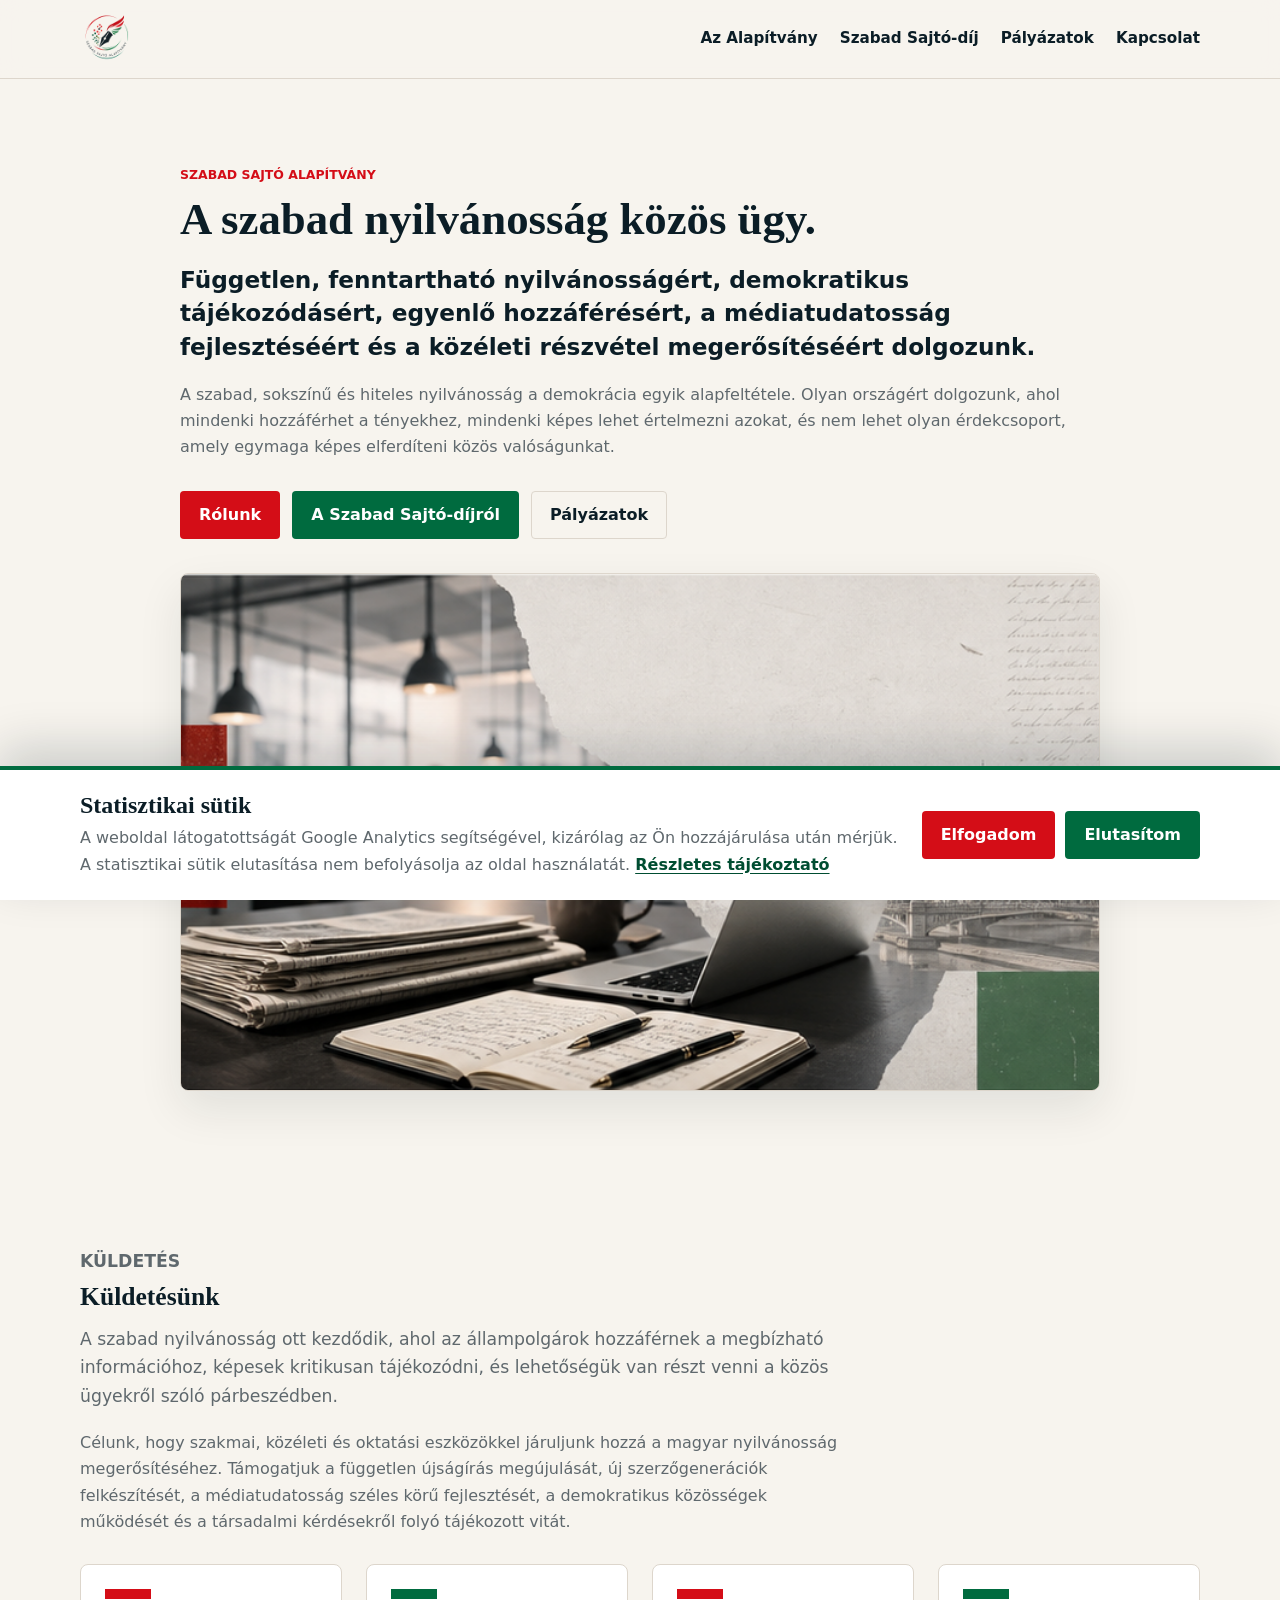
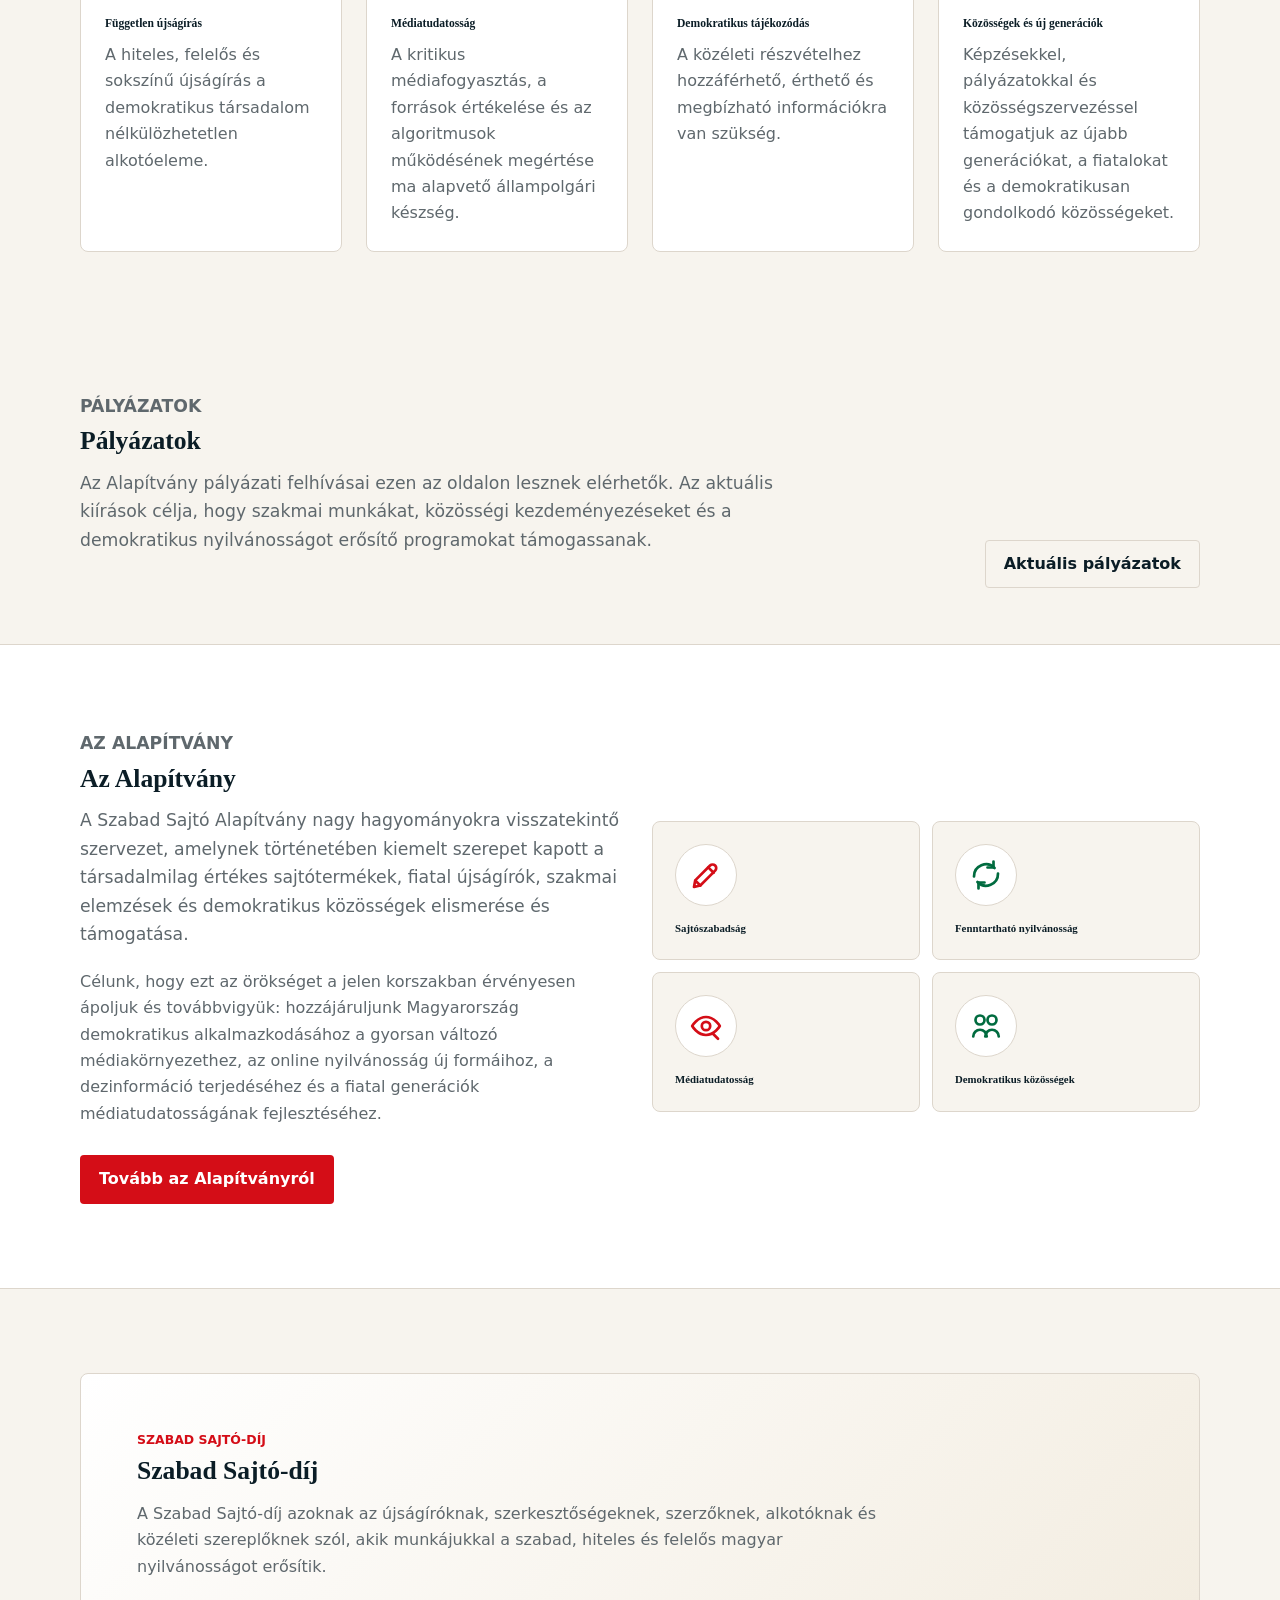
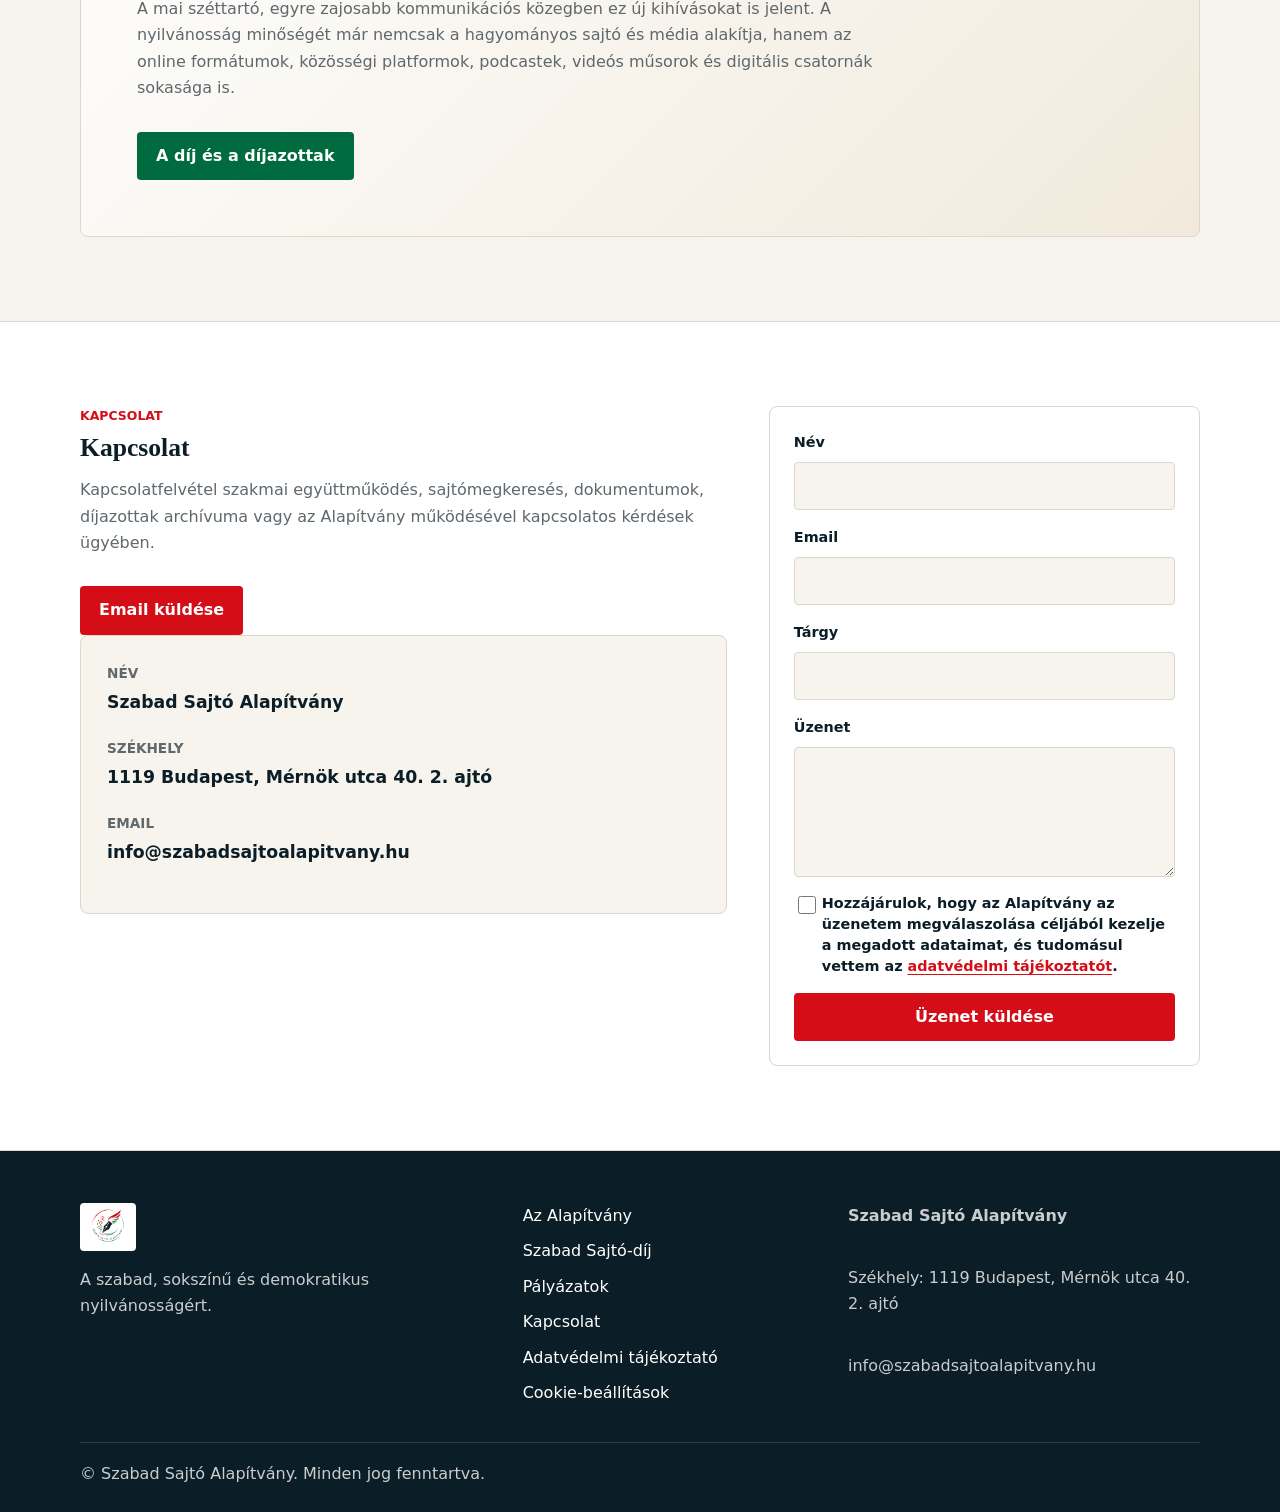
==== commit 01447d98: "Publish website version 1.2" ====
--- a/index.html
+++ b/index.html
@@ -11,6 +11,7 @@
     <meta property="og:type" content="website" />
     <meta name="twitter:card" content="summary_large_image" />
     <link rel="stylesheet" href="assets/css/style.css" />
+    <script src="assets/js/analytics-consent.js"></script>
   </head>
   <body>
     <header class="site-header">
@@ -144,7 +145,7 @@
               <dd><a href="mailto:info@szabadsajtoalapitvany.hu">info@szabadsajtoalapitvany.hu</a></dd>
             </dl>
           </div>
-          <form class="site-form" action="https://formspree.io/f/mvzegaaa" method="POST">
+          <form class="site-form" action="https://formspree.io/f/mvzegaaa" method="POST" data-success-message="Köszönjük, az üzenet megérkezett. Hamarosan jelentkezünk.">
             <input type="hidden" name="_subject" value="Kapcsolati üzenet - Szabad Sajtó Alapítvány" />
             <label>
               <span>Név</span>
--- a/assets/css/style.css
+++ b/assets/css/style.css
@@ -1050,6 +1050,32 @@
   text-underline-offset: 3px;
 }
 
+.site-form button[disabled] {
+  cursor: wait;
+  opacity: 0.7;
+}
+
+.form-status {
+  border: 1px solid var(--color-line);
+  border-radius: 8px;
+  font-weight: 800;
+  line-height: 1.45;
+  margin: 2px 0 0;
+  padding: 12px 14px;
+}
+
+.form-status.is-success {
+  background: var(--color-green-soft);
+  border-color: rgb(0 107 63 / 25%);
+  color: var(--color-green-dark);
+}
+
+.form-status.is-error {
+  background: #fff1f1;
+  border-color: rgb(212 13 23 / 25%);
+  color: var(--color-red-dark);
+}
+
 .site-footer {
   background: var(--color-ink);
   color: var(--color-white);
@@ -1086,6 +1112,72 @@
 
 .site-footer a:hover {
   color: var(--color-green-soft);
+}
+
+.cookie-settings-button {
+  appearance: none;
+  background: none;
+  border: 0;
+  color: inherit;
+  cursor: pointer;
+  font: inherit;
+  padding: 0;
+  text-align: left;
+}
+
+.cookie-settings-button:hover {
+  color: var(--color-green-soft);
+}
+
+.cookie-consent {
+  background: var(--color-white);
+  border-top: 4px solid var(--color-green);
+  bottom: 0;
+  box-shadow: 0 -18px 48px rgb(11 29 38 / 18%);
+  left: 0;
+  padding: 22px max(16px, calc((100vw - var(--container)) / 2));
+  position: fixed;
+  right: 0;
+  z-index: 300;
+}
+
+.cookie-consent[hidden] {
+  display: none;
+}
+
+.cookie-consent__content {
+  align-items: center;
+  display: grid;
+  gap: 24px;
+  grid-template-columns: minmax(0, 1fr) auto;
+}
+
+.cookie-consent h2 {
+  font-size: clamp(1.2rem, 2vw, 1.5rem);
+  margin: 0 0 6px;
+}
+
+.cookie-consent p {
+  color: var(--color-muted);
+  margin: 0;
+  max-width: 820px;
+}
+
+.cookie-consent p a {
+  color: var(--color-green-dark);
+  font-weight: 800;
+  text-decoration: underline;
+  text-underline-offset: 3px;
+}
+
+.cookie-consent__actions {
+  display: flex;
+  flex-wrap: wrap;
+  gap: 10px;
+}
+
+.cookie-consent__actions .button {
+  white-space: nowrap;
 }
 
 .copyright {
@@ -1128,6 +1220,15 @@
 @media (max-width: 760px) {
   .site-header {
     min-height: 68px;
+  }
+
+  .cookie-consent__content {
+    align-items: stretch;
+    grid-template-columns: 1fr;
+  }
+
+  .cookie-consent__actions .button {
+    flex: 1 1 150px;
   }
 
   .brand img {
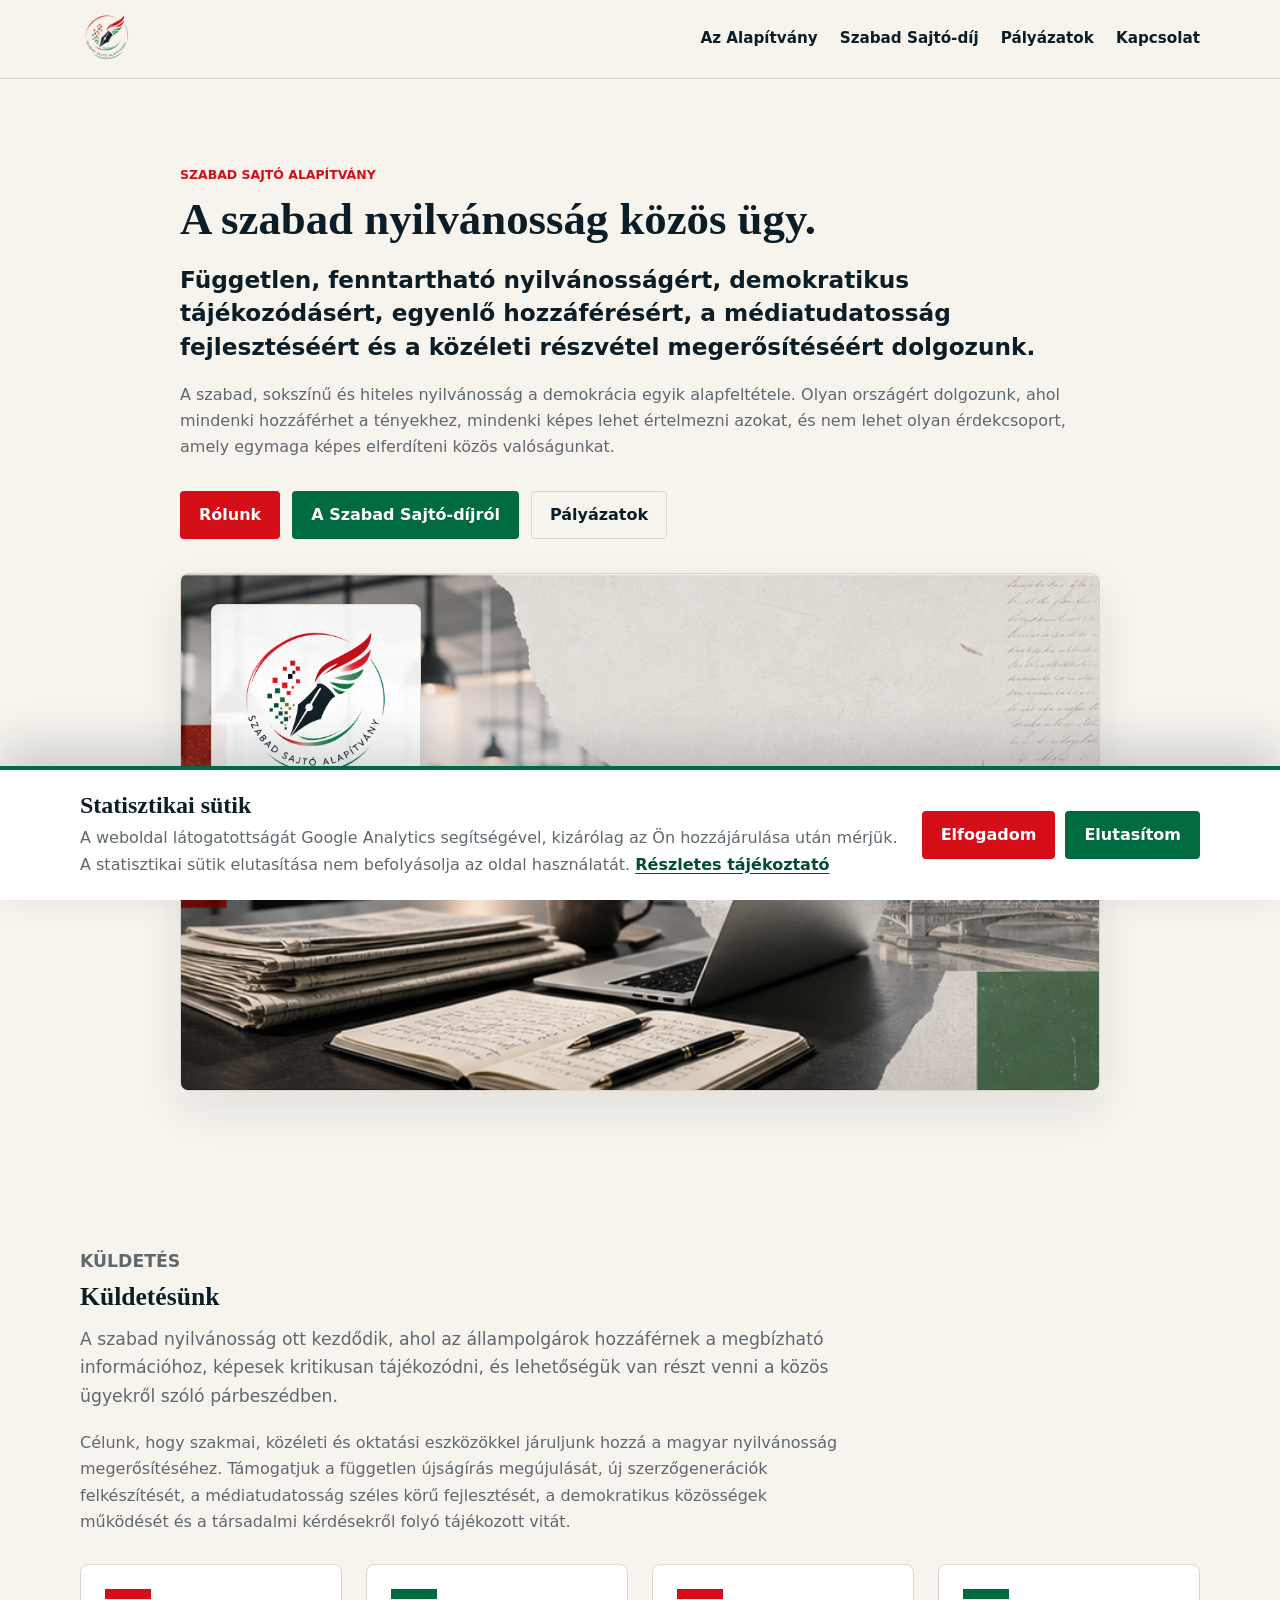
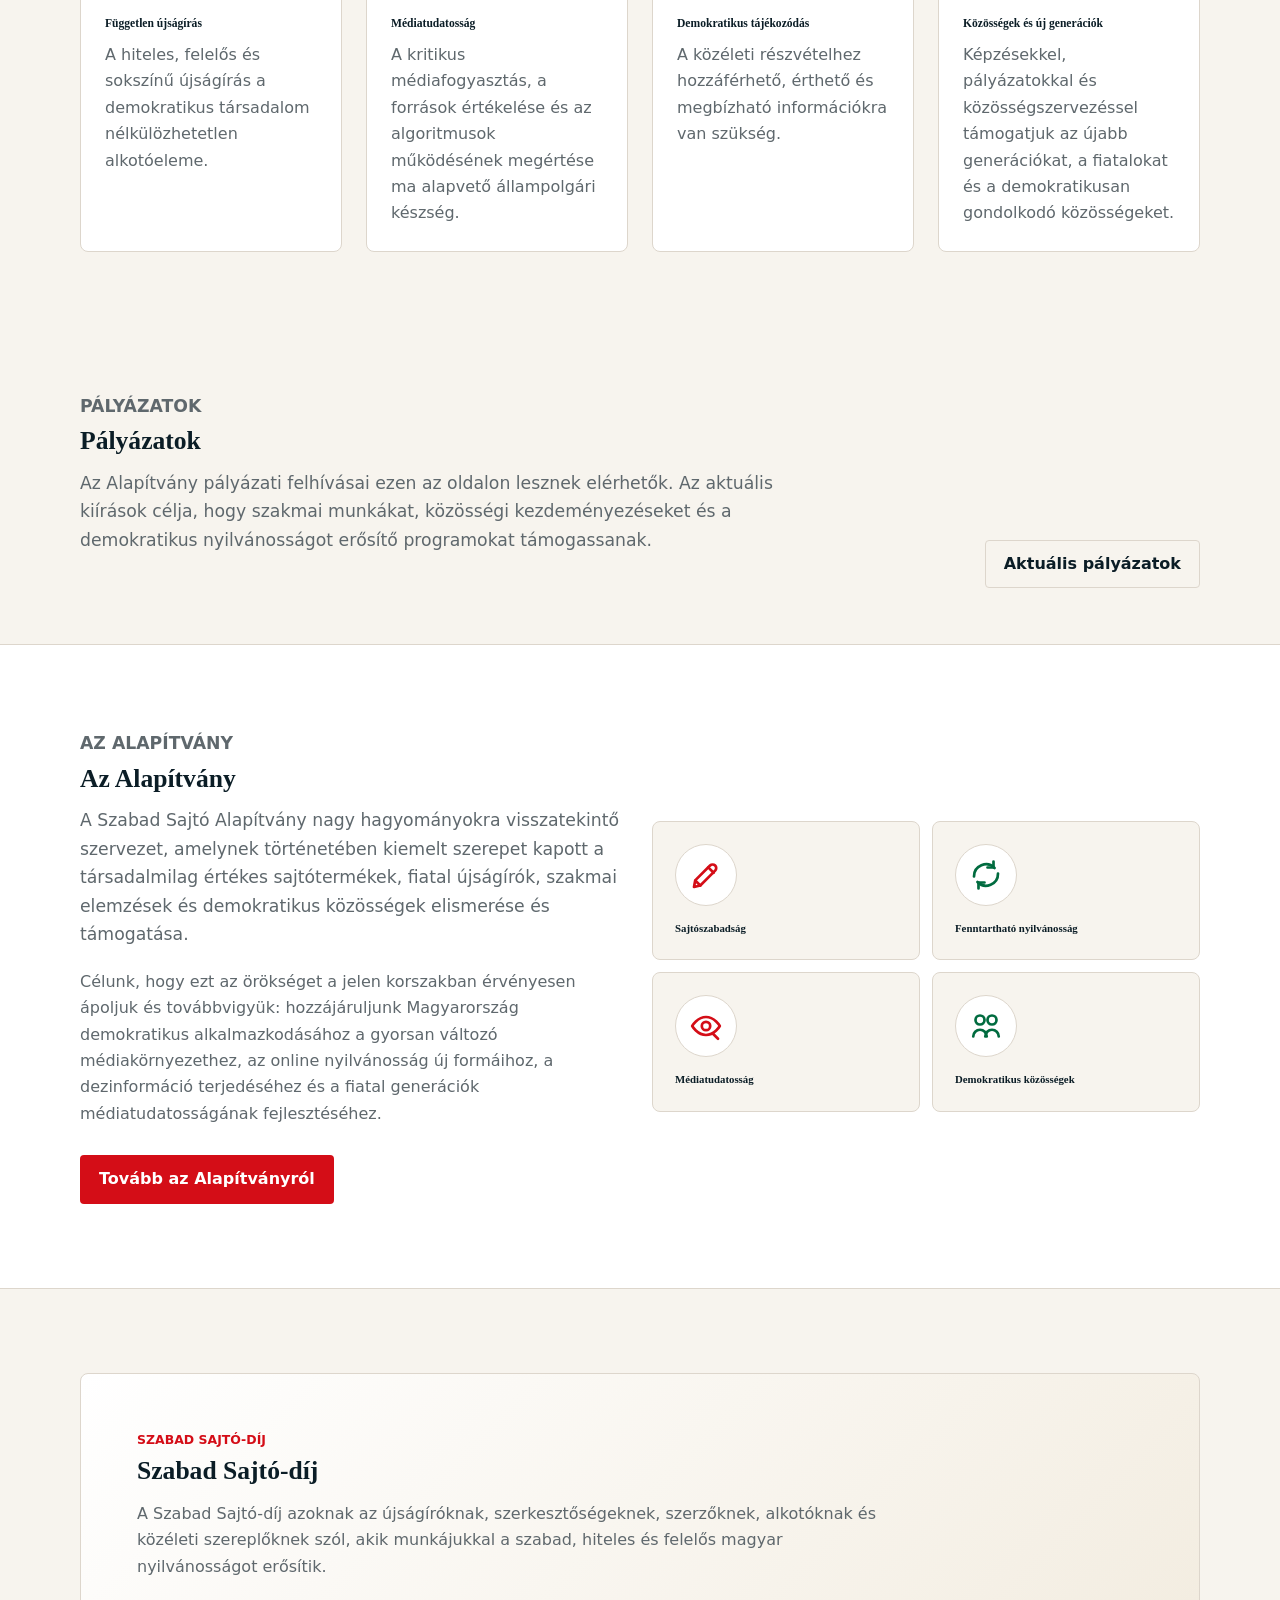
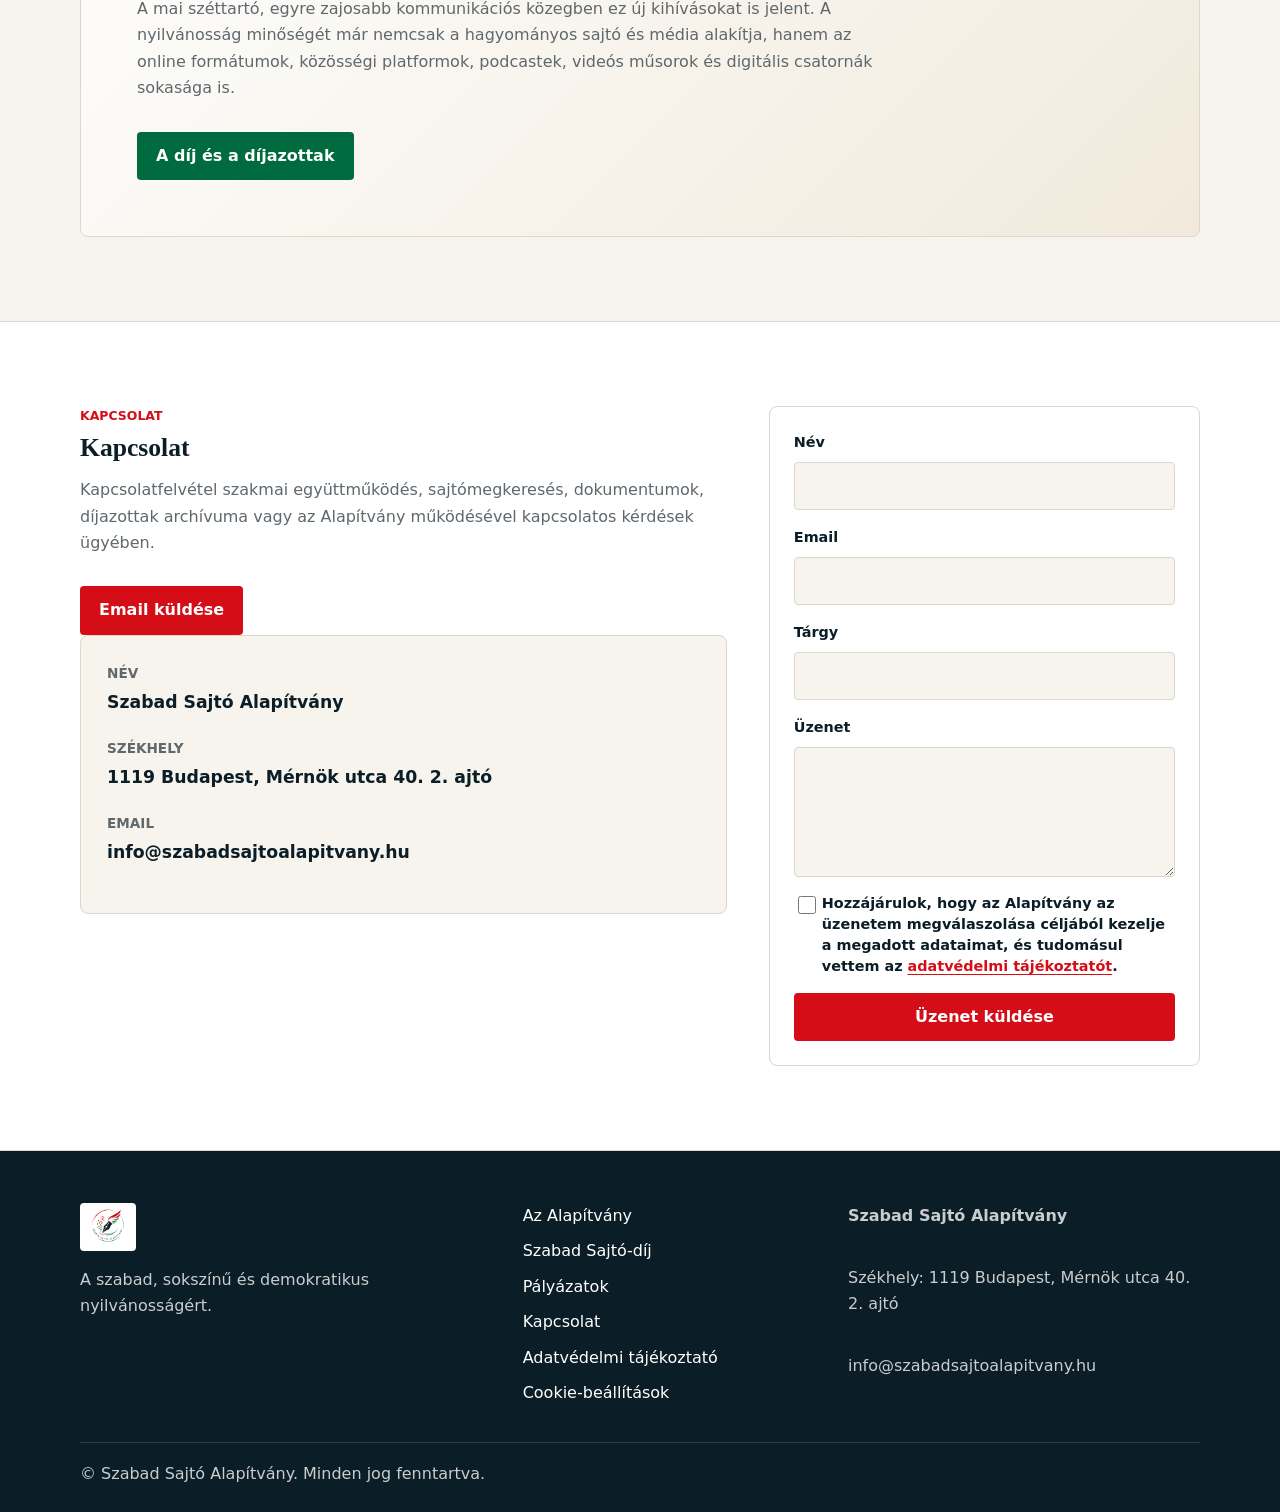
==== commit c2e92eeb: "Publish website version 1.3" ====
--- a/index.html
+++ b/index.html
@@ -43,7 +43,8 @@
               <a class="button button-ghost" href="palyazatok.html">Pályázatok</a>
             </div>
             <figure class="home-hero-photo">
-              <img src="assets/images/photo-home-editorial.png" alt="Szerkesztőségi hangulatú asztal újságokkal, jegyzetfüzettel és laptoppal" />
+              <img class="home-hero-photo-image" src="assets/images/photo-home-editorial.png" alt="Szerkesztőségi hangulatú asztal újságokkal, jegyzetfüzettel és laptoppal" />
+              <img class="home-hero-logo" src="assets/images/szasalogo.png" alt="" aria-hidden="true" />
             </figure>
           </div>
         </div>
--- a/assets/css/style.css
+++ b/assets/css/style.css
@@ -226,7 +226,7 @@
   overflow: hidden;
 }
 
-.home-hero-photo img,
+.home-hero-photo-image,
 .page-hero-photo img {
   aspect-ratio: 16 / 9;
   height: 100%;
@@ -236,6 +236,21 @@
 
 .home-hero-photo {
   box-shadow: var(--shadow-soft);
+  position: relative;
+}
+
+.home-hero-logo {
+  background: rgb(255 255 255 / 92%);
+  border: 1px solid rgb(221 214 204 / 80%);
+  border-radius: 8px;
+  box-shadow: 0 16px 36px rgb(11 29 38 / 16%);
+  display: block;
+  height: auto;
+  left: clamp(14px, 3vw, 30px);
+  padding: clamp(8px, 1.6vw, 16px);
+  position: absolute;
+  top: clamp(14px, 3vw, 30px);
+  width: clamp(96px, 18vw, 210px);
 }
 
 .page-hero-photo {
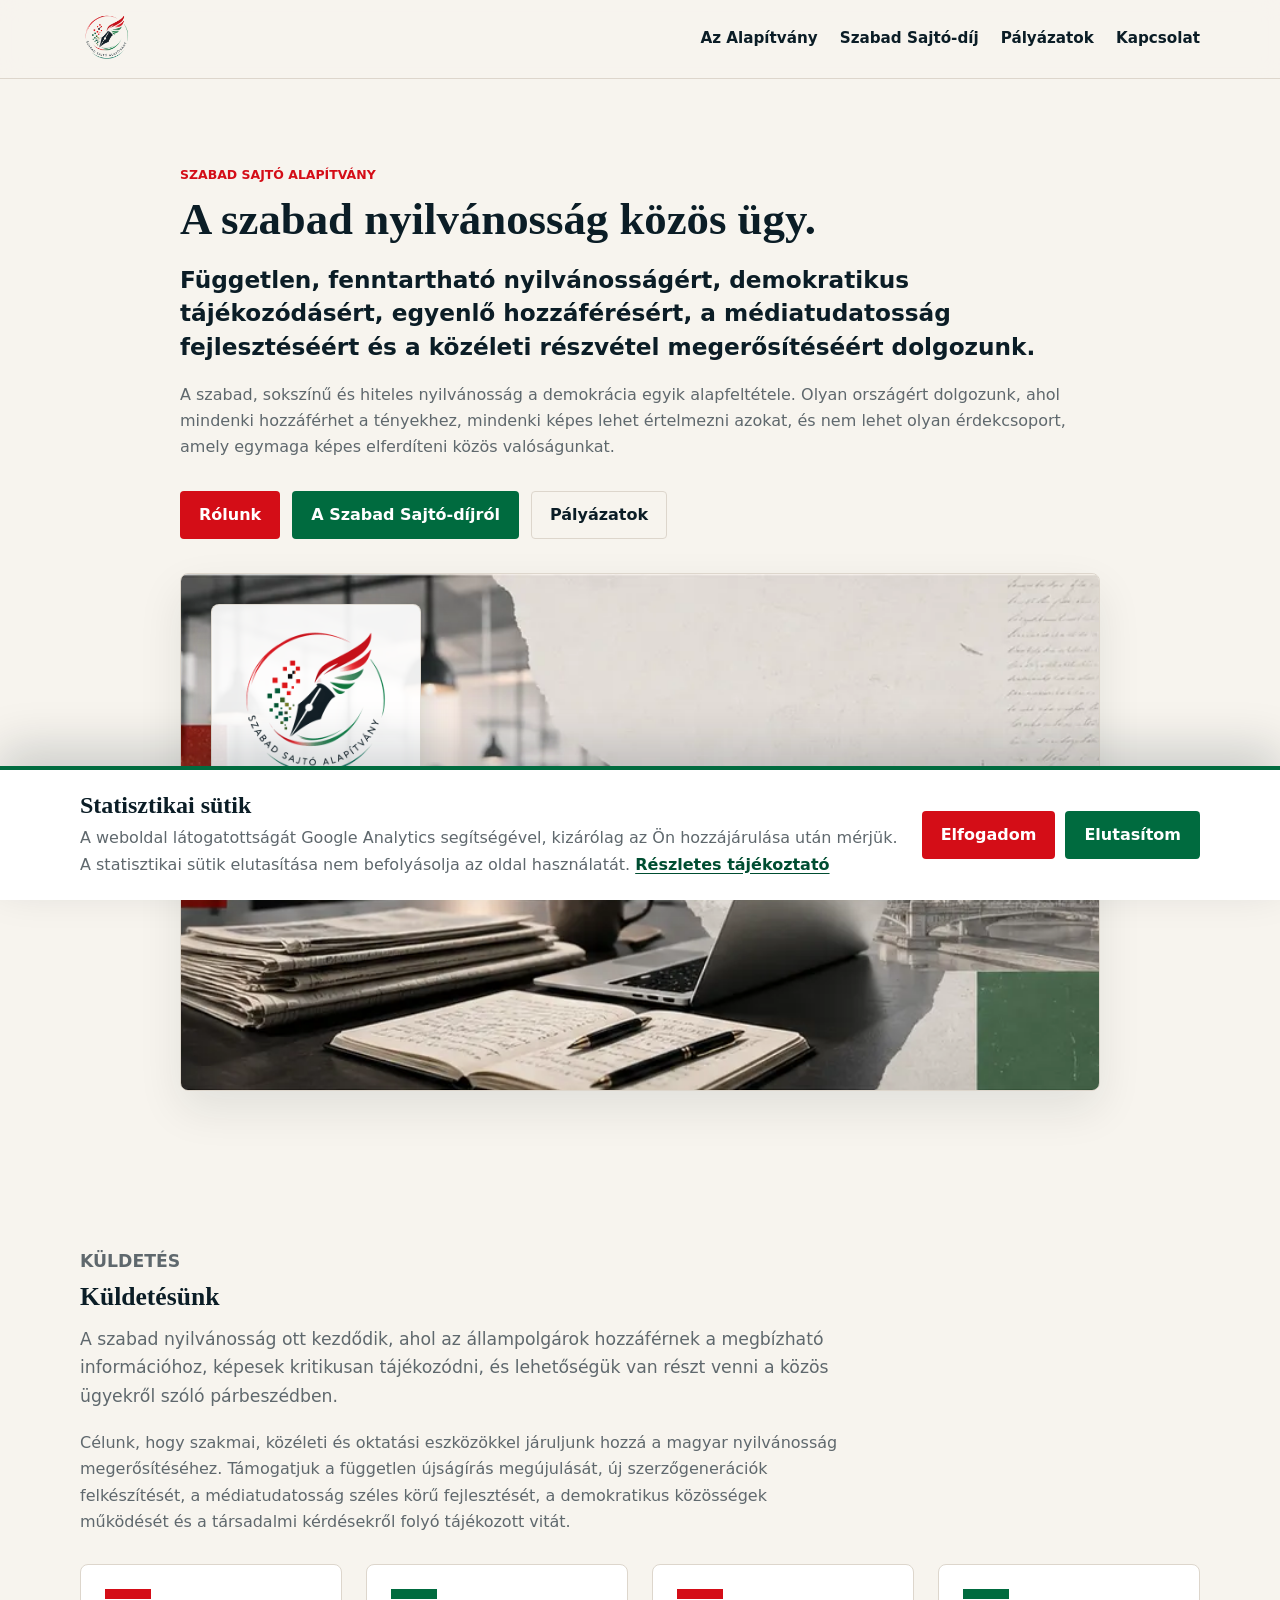
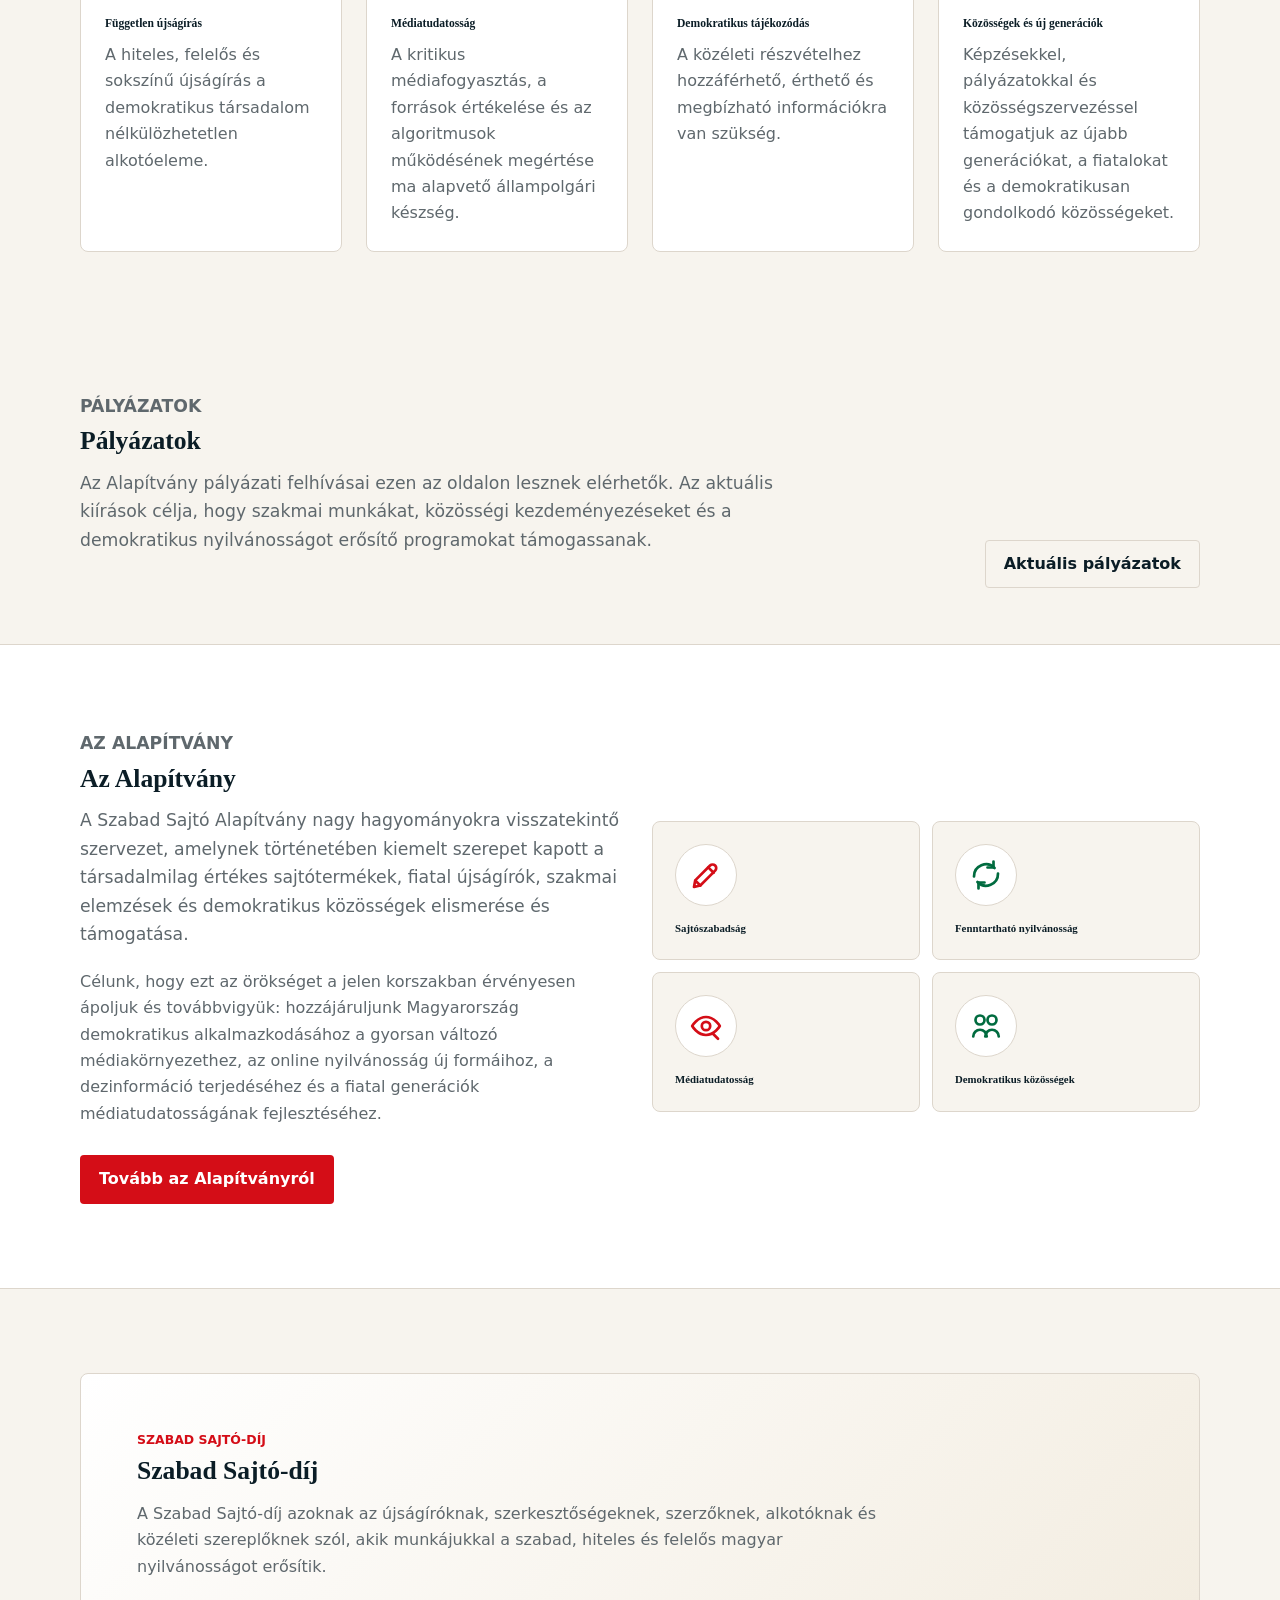
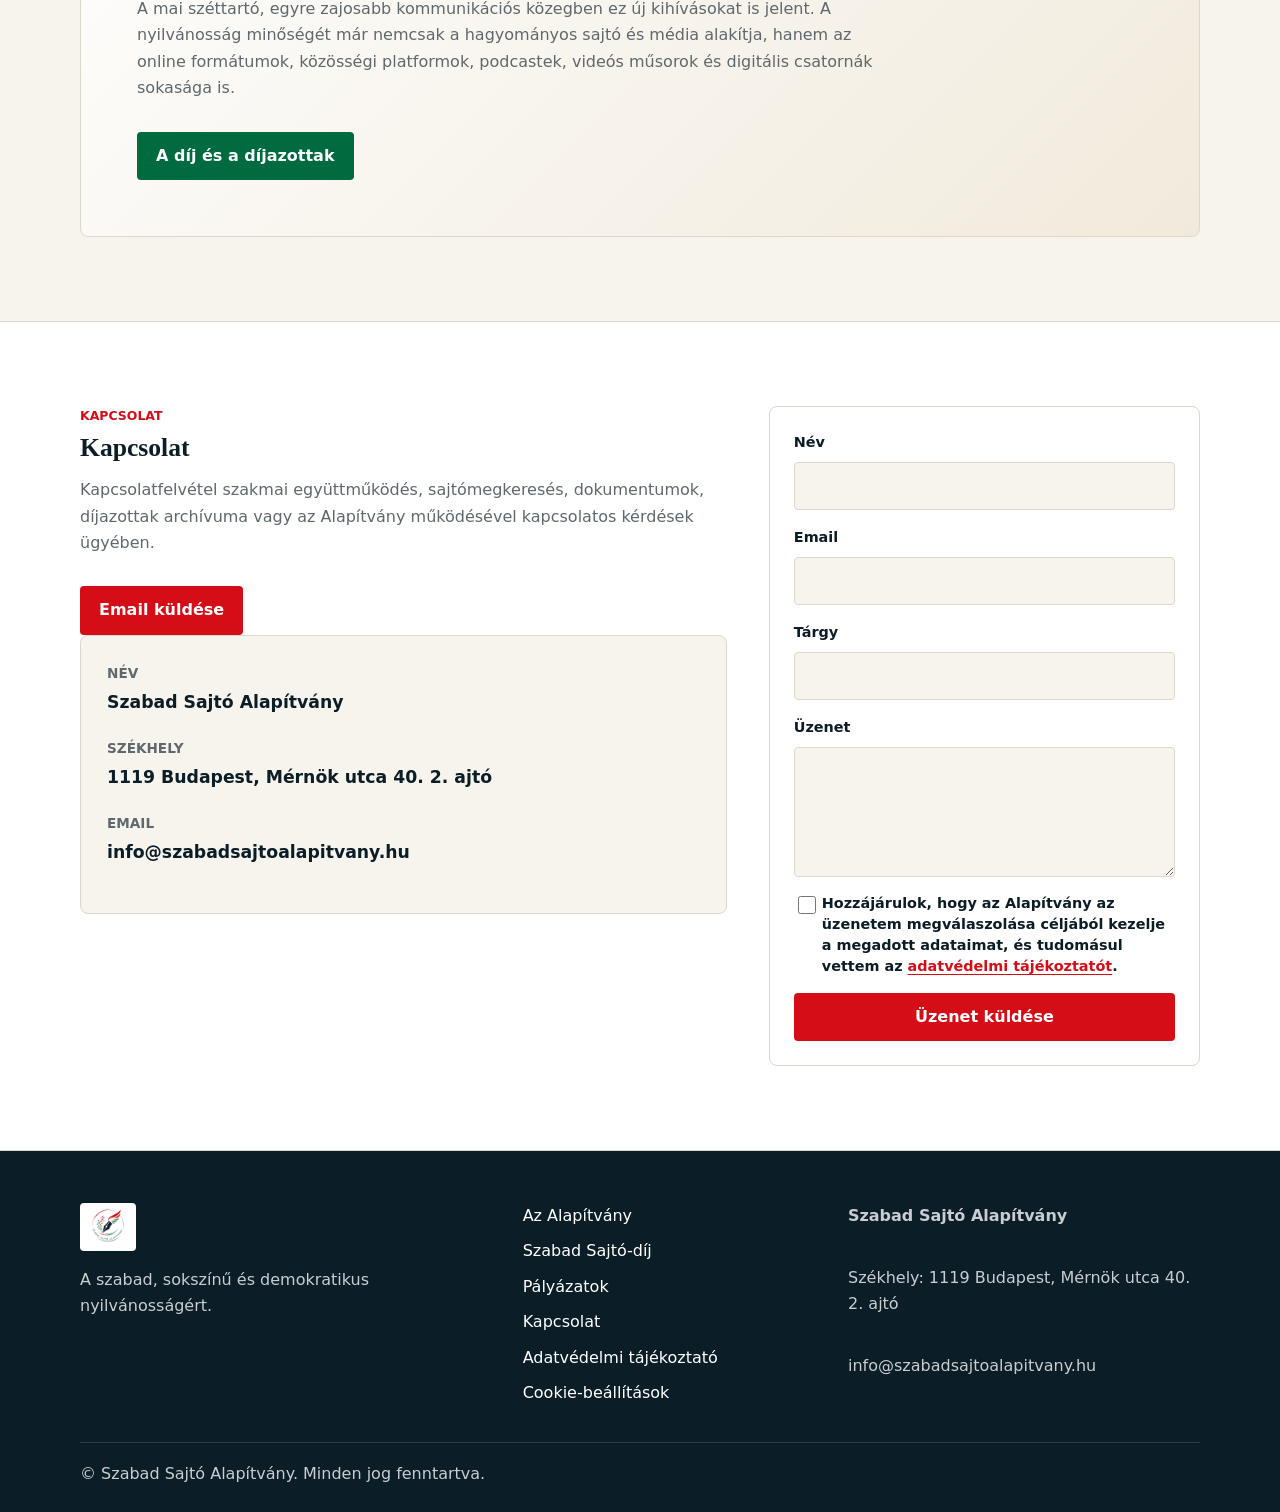
==== commit 2d0e6781: "SEO alap (favicon, robots.txt, sitemap, canonical/ogmeta, és képek kisebbítése" ====
--- a/index.html
+++ b/index.html
@@ -5,18 +5,22 @@
     <meta name="viewport" content="width=device-width, initial-scale=1.0" />
     <title>Szabad Sajtó Alapítvány</title>
     <meta name="description" content="A Szabad Sajtó Alapítvány a független, fenntartható és demokratikus nyilvánosságért, a médiatudatosság fejlesztéséért és a közéleti részvétel megerősítéséért dolgozik." />
+    <link rel="canonical" href="https://szabadsajtoalapitvany.hu/index.html" />
+    <link rel="icon" type="image/png" href="assets/images/favicon-64.png" />
+    <link rel="apple-touch-icon" href="assets/images/favicon-180.png" />
     <meta property="og:title" content="Szabad Sajtó Alapítvány" />
     <meta property="og:description" content="A Szabad Sajtó Alapítvány a független, fenntartható és demokratikus nyilvánosságért dolgozik." />
-    <meta property="og:image" content="assets/images/photo-home-editorial.png" />
+    <meta property="og:url" content="https://szabadsajtoalapitvany.hu/index.html" />
+    <meta property="og:image" content="https://szabadsajtoalapitvany.hu/assets/images/photo-home-editorial.jpg" />
     <meta property="og:type" content="website" />
     <meta name="twitter:card" content="summary_large_image" />
     <link rel="stylesheet" href="assets/css/style.css" />
-    <script src="assets/js/analytics-consent.js"></script>
+    <script src="assets/js/analytics-consent.js" defer></script>
   </head>
   <body>
     <header class="site-header">
       <a class="brand" href="index.html" aria-label="Szabad Sajtó Alapítvány főoldal">
-        <img src="assets/images/szasalogo.png" alt="Szabad Sajtó Alapítvány logó" />
+        <img src="assets/images/szasalogo.png" width="400" height="400" alt="Szabad Sajtó Alapítvány logó" />
       </a>
       <button class="nav-toggle" type="button" aria-expanded="false" aria-controls="site-nav">
         <span></span><span></span><span></span><span class="sr-only">Menü</span>
@@ -43,8 +47,11 @@
               <a class="button button-ghost" href="palyazatok.html">Pályázatok</a>
             </div>
             <figure class="home-hero-photo">
-              <img class="home-hero-photo-image" src="assets/images/photo-home-editorial.png" alt="Szerkesztőségi hangulatú asztal újságokkal, jegyzetfüzettel és laptoppal" />
-              <img class="home-hero-logo" src="assets/images/szasalogo.png" alt="" aria-hidden="true" />
+              <picture>
+                <source srcset="assets/images/photo-home-editorial.webp" type="image/webp" />
+                <img class="home-hero-photo-image" src="assets/images/photo-home-editorial.jpg" width="798" height="428" alt="Szerkesztőségi hangulatú asztal újságokkal, jegyzetfüzettel és laptoppal" />
+              </picture>
+              <img class="home-hero-logo" src="assets/images/szasalogo.png" width="400" height="400" alt="" aria-hidden="true" />
             </figure>
           </div>
         </div>
@@ -176,7 +183,7 @@
 
     <footer class="site-footer">
       <div class="footer-inner">
-        <div><img src="assets/images/szasalogo.png" alt="Szabad Sajtó Alapítvány logó" /><p>A szabad, sokszínű és demokratikus nyilvánosságért.</p></div>
+        <div><img src="assets/images/szasalogo.png" width="400" height="400" alt="Szabad Sajtó Alapítvány logó" /><p>A szabad, sokszínű és demokratikus nyilvánosságért.</p></div>
         <nav aria-label="Lábléc navigáció"><a href="alapitvany.html">Az Alapítvány</a><a href="szabad-sajto-dij.html">Szabad Sajtó-díj</a><a href="palyazatok.html">Pályázatok</a><a href="#kapcsolat">Kapcsolat</a><a href="adatvedelmi-tajekoztato.html">Adatvédelmi tájékoztató</a></nav>
         <address><strong>Szabad Sajtó Alapítvány</strong><span>Székhely: 1119 Budapest, Mérnök utca 40. 2. ajtó</span><a href="mailto:info@szabadsajtoalapitvany.hu">info@szabadsajtoalapitvany.hu</a></address>
       </div>
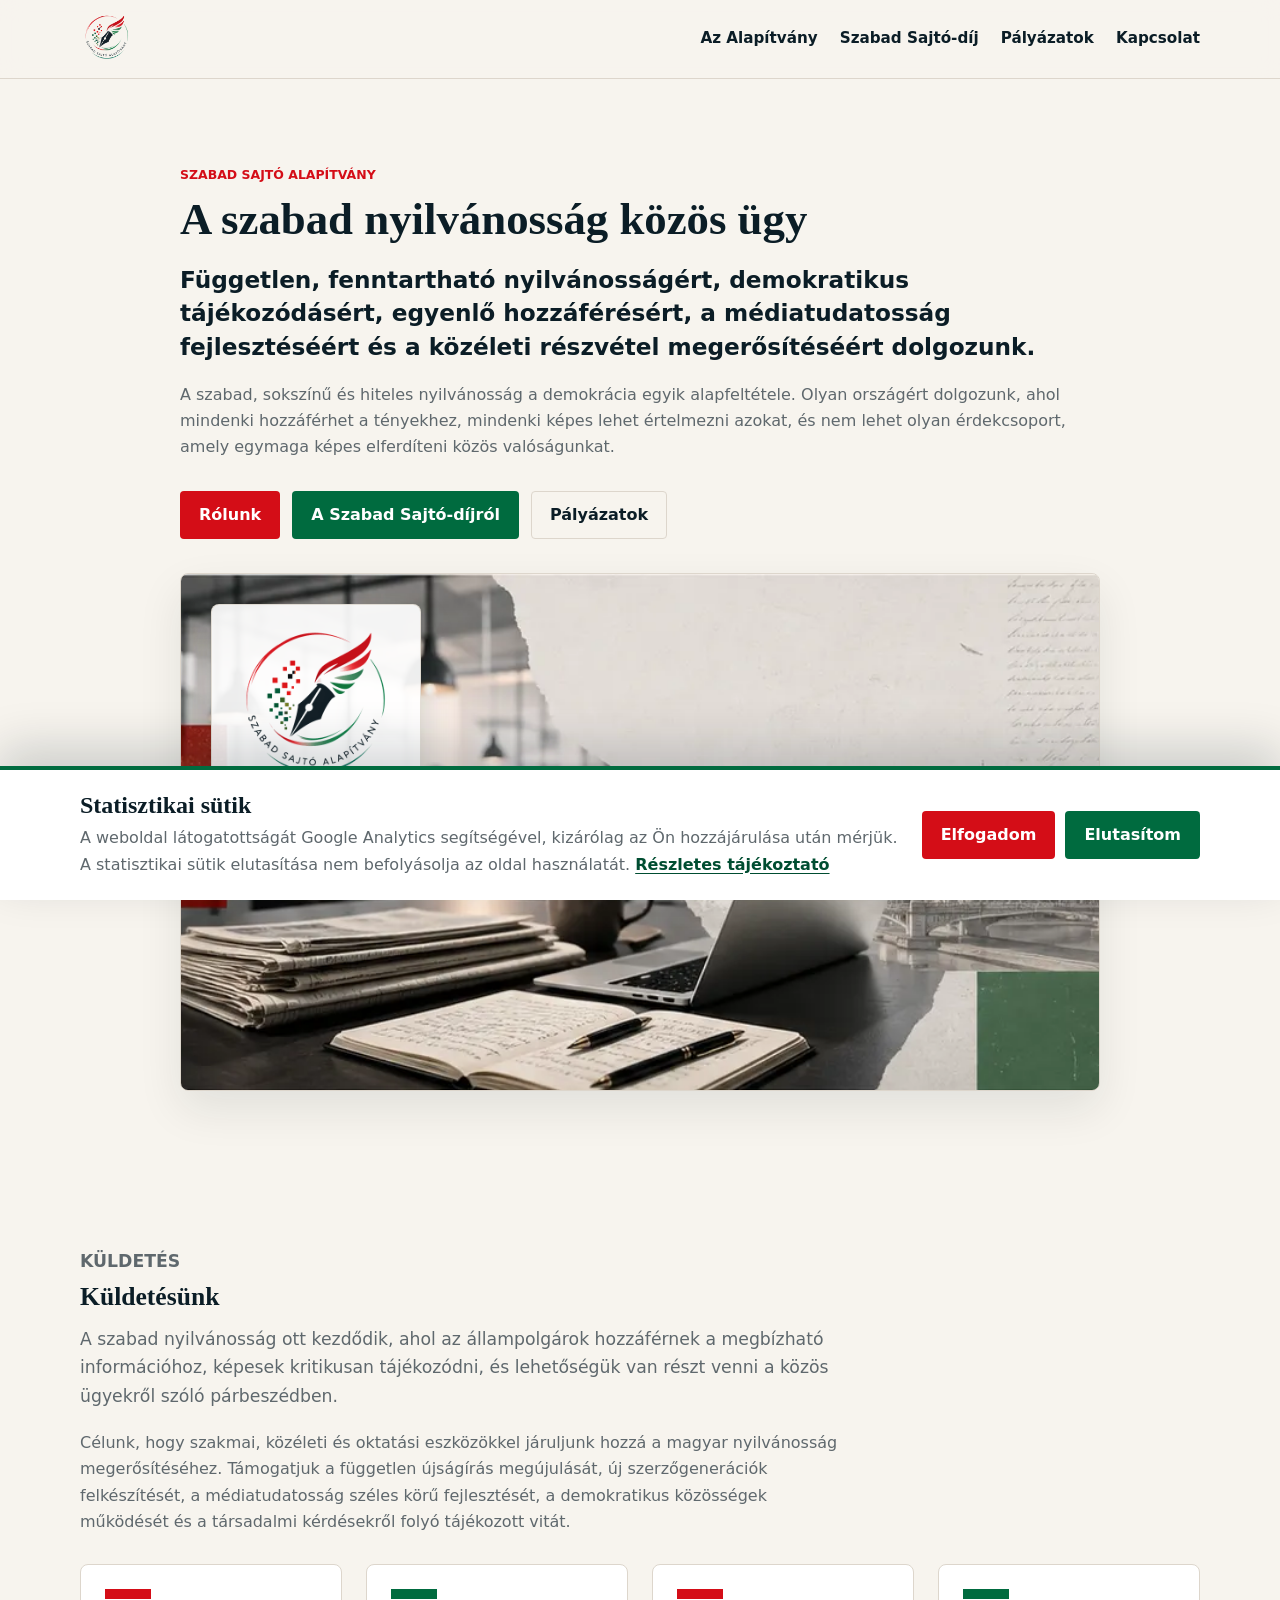
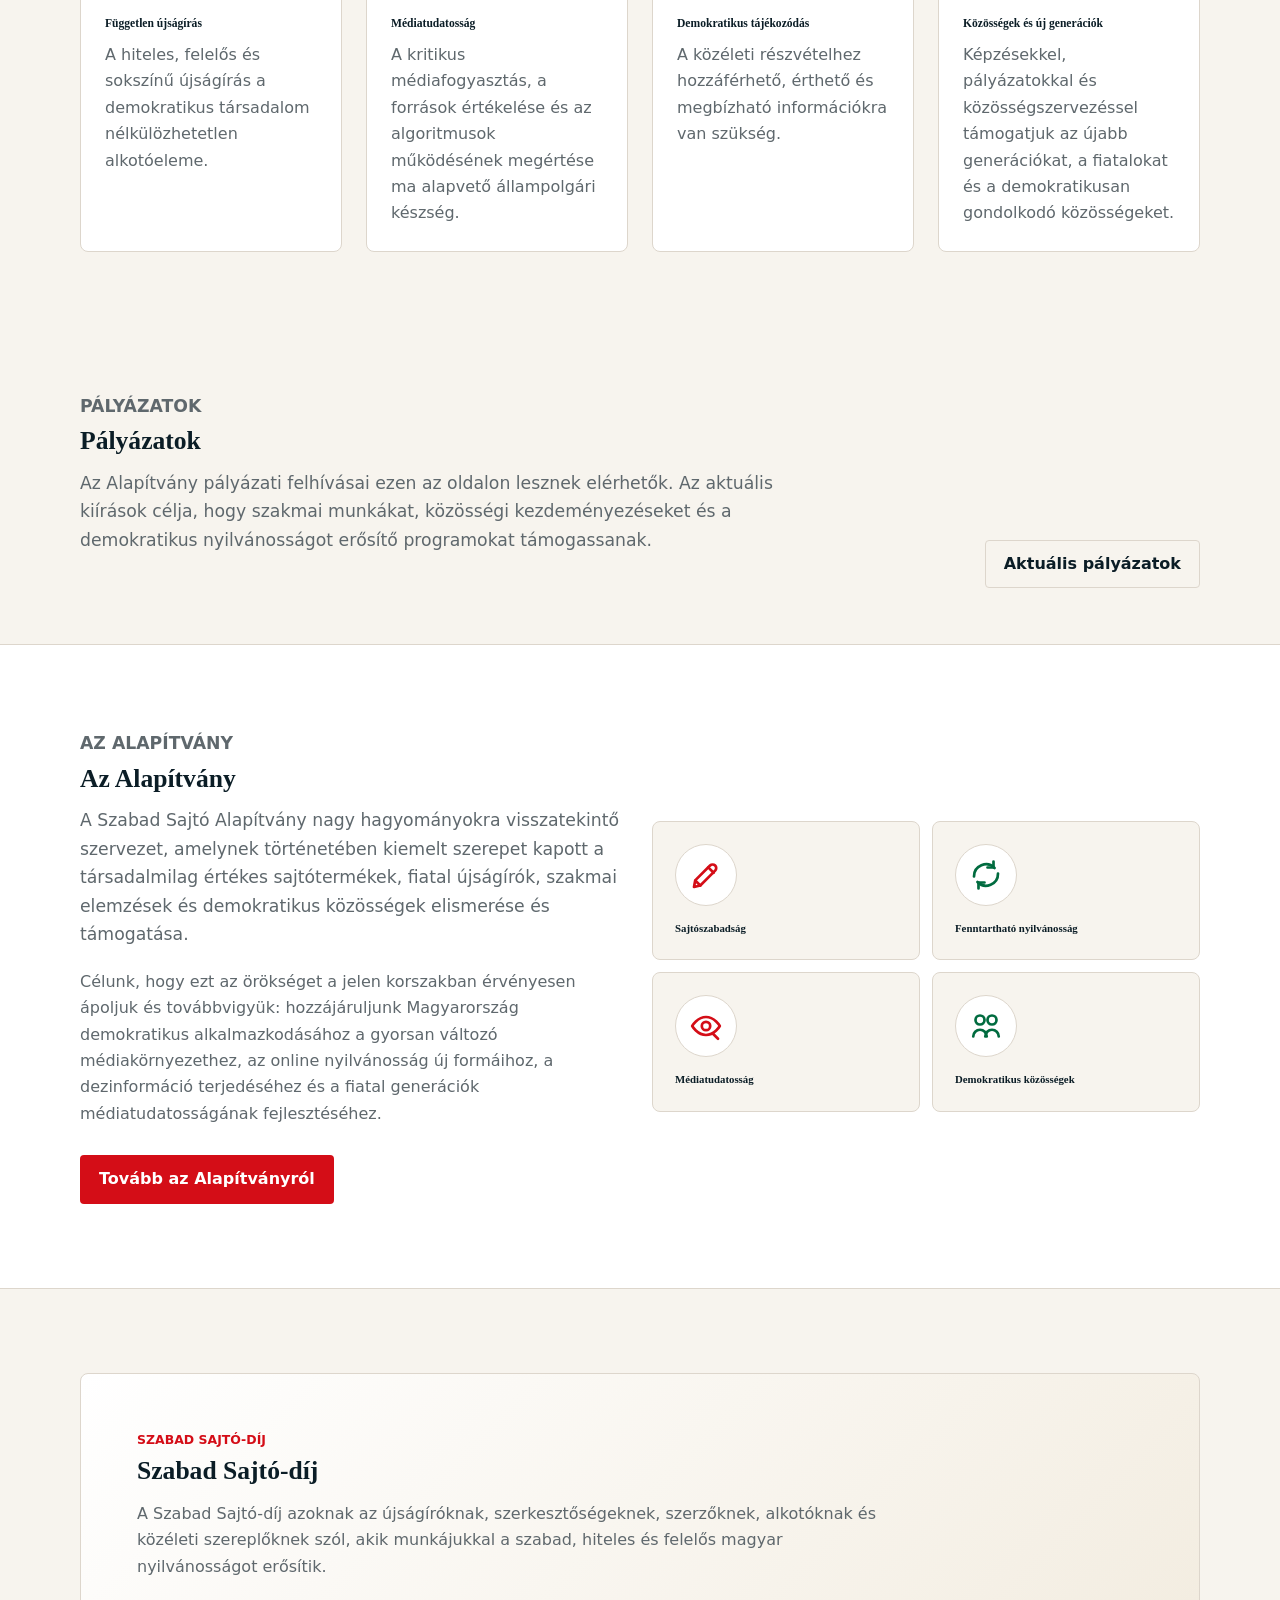
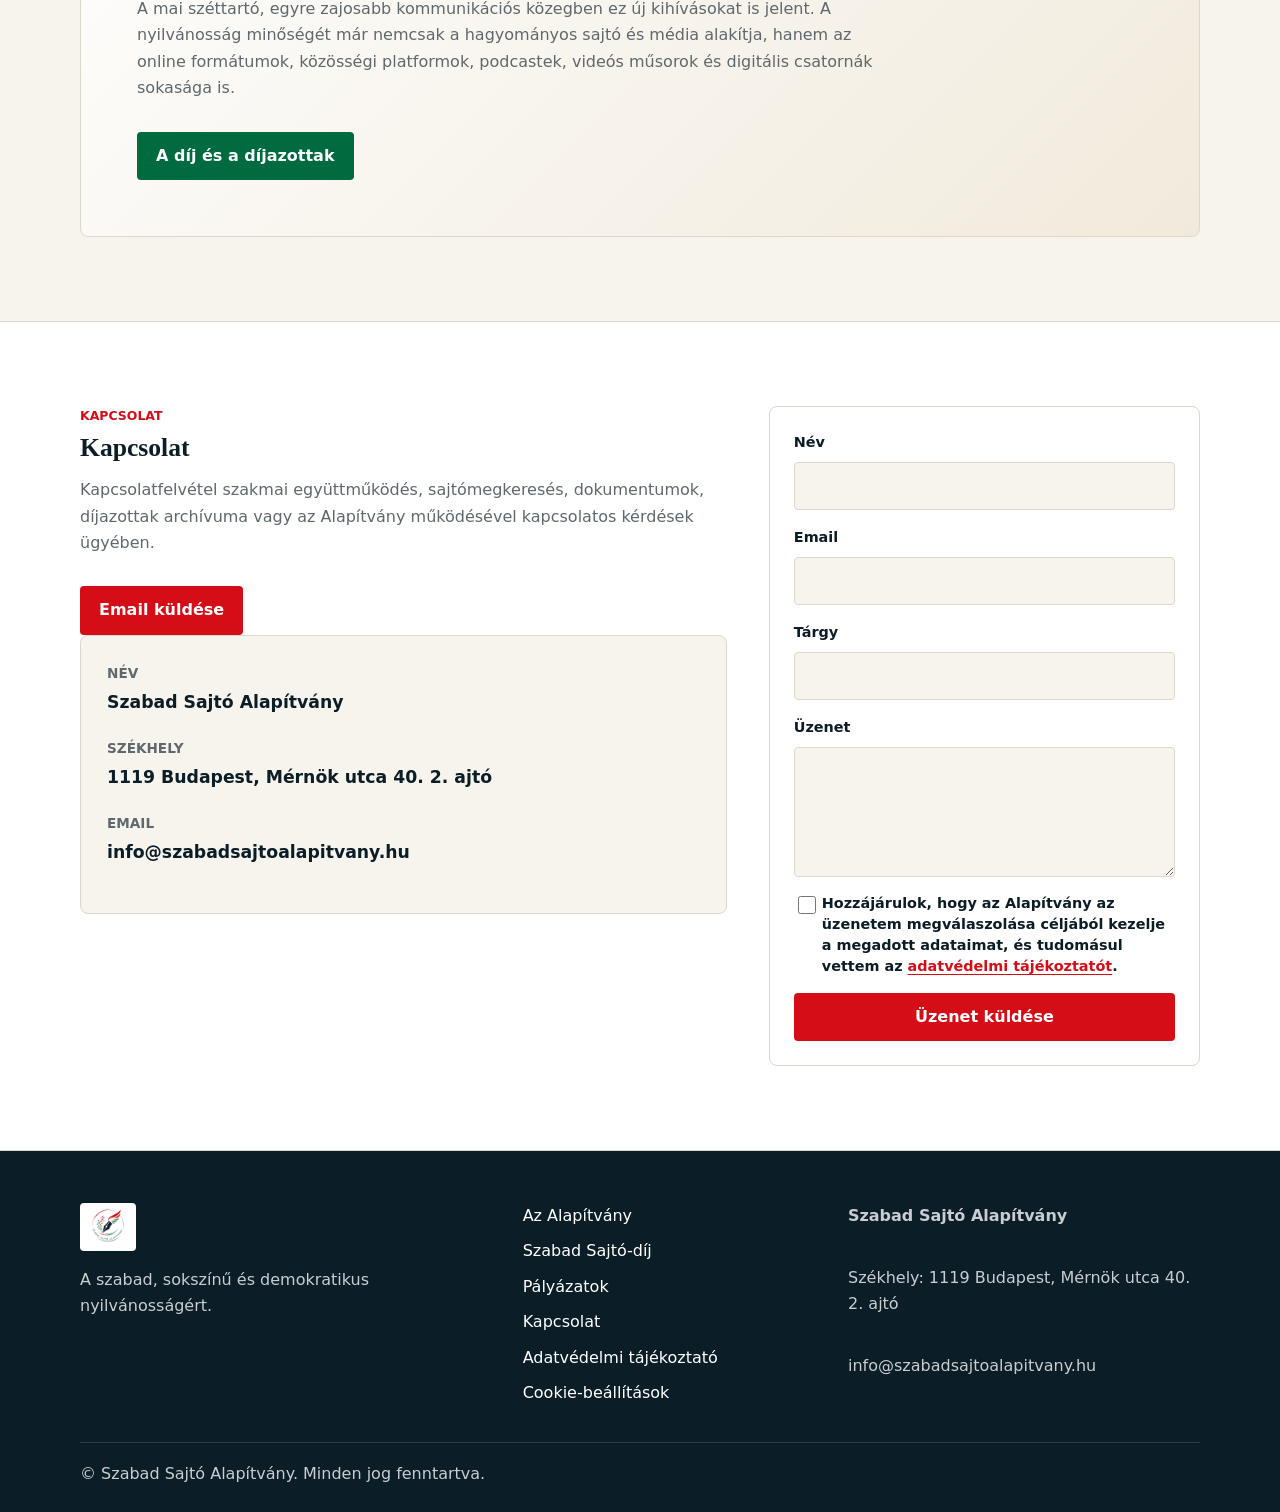
==== commit 7b5fc7db: "címből lejött a pont" ====
--- a/index.html
+++ b/index.html
@@ -38,7 +38,7 @@
         <div class="container hero-grid">
           <div>
             <p class="eyebrow">Szabad Sajtó Alapítvány</p>
-            <h1>A szabad nyilvánosság közös ügy.</h1>
+            <h1>A szabad nyilvánosság közös ügy</h1>
             <p class="lead">Független, fenntartható nyilvánosságért, demokratikus tájékozódásért, egyenlő hozzáférésért, a médiatudatosság fejlesztéséért és a közéleti részvétel megerősítéséért dolgozunk.</p>
             <p class="muted">A szabad, sokszínű és hiteles nyilvánosság a demokrácia egyik alapfeltétele. Olyan országért dolgozunk, ahol mindenki hozzáférhet a tényekhez, mindenki képes lehet értelmezni azokat, és nem lehet olyan érdekcsoport, amely egymaga képes elferdíteni közös valóságunkat.</p>
             <div class="hero-actions">
